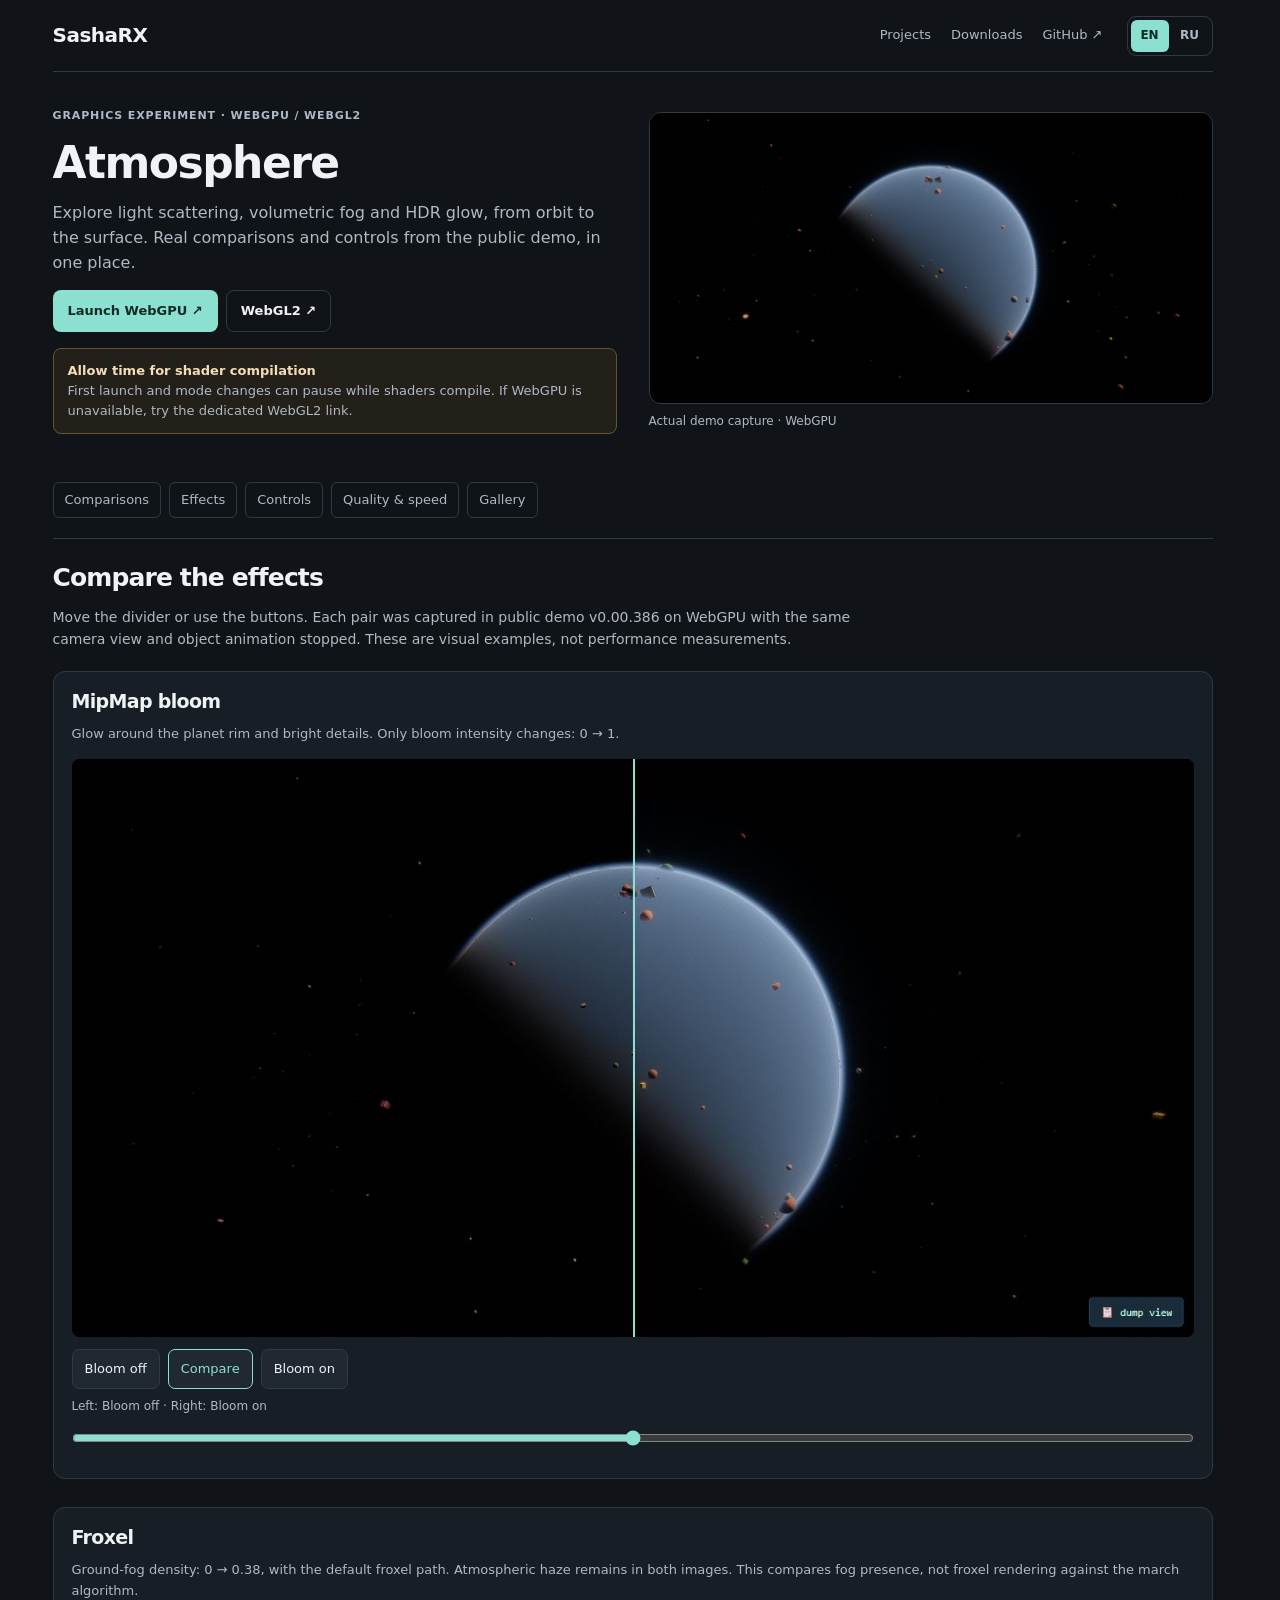
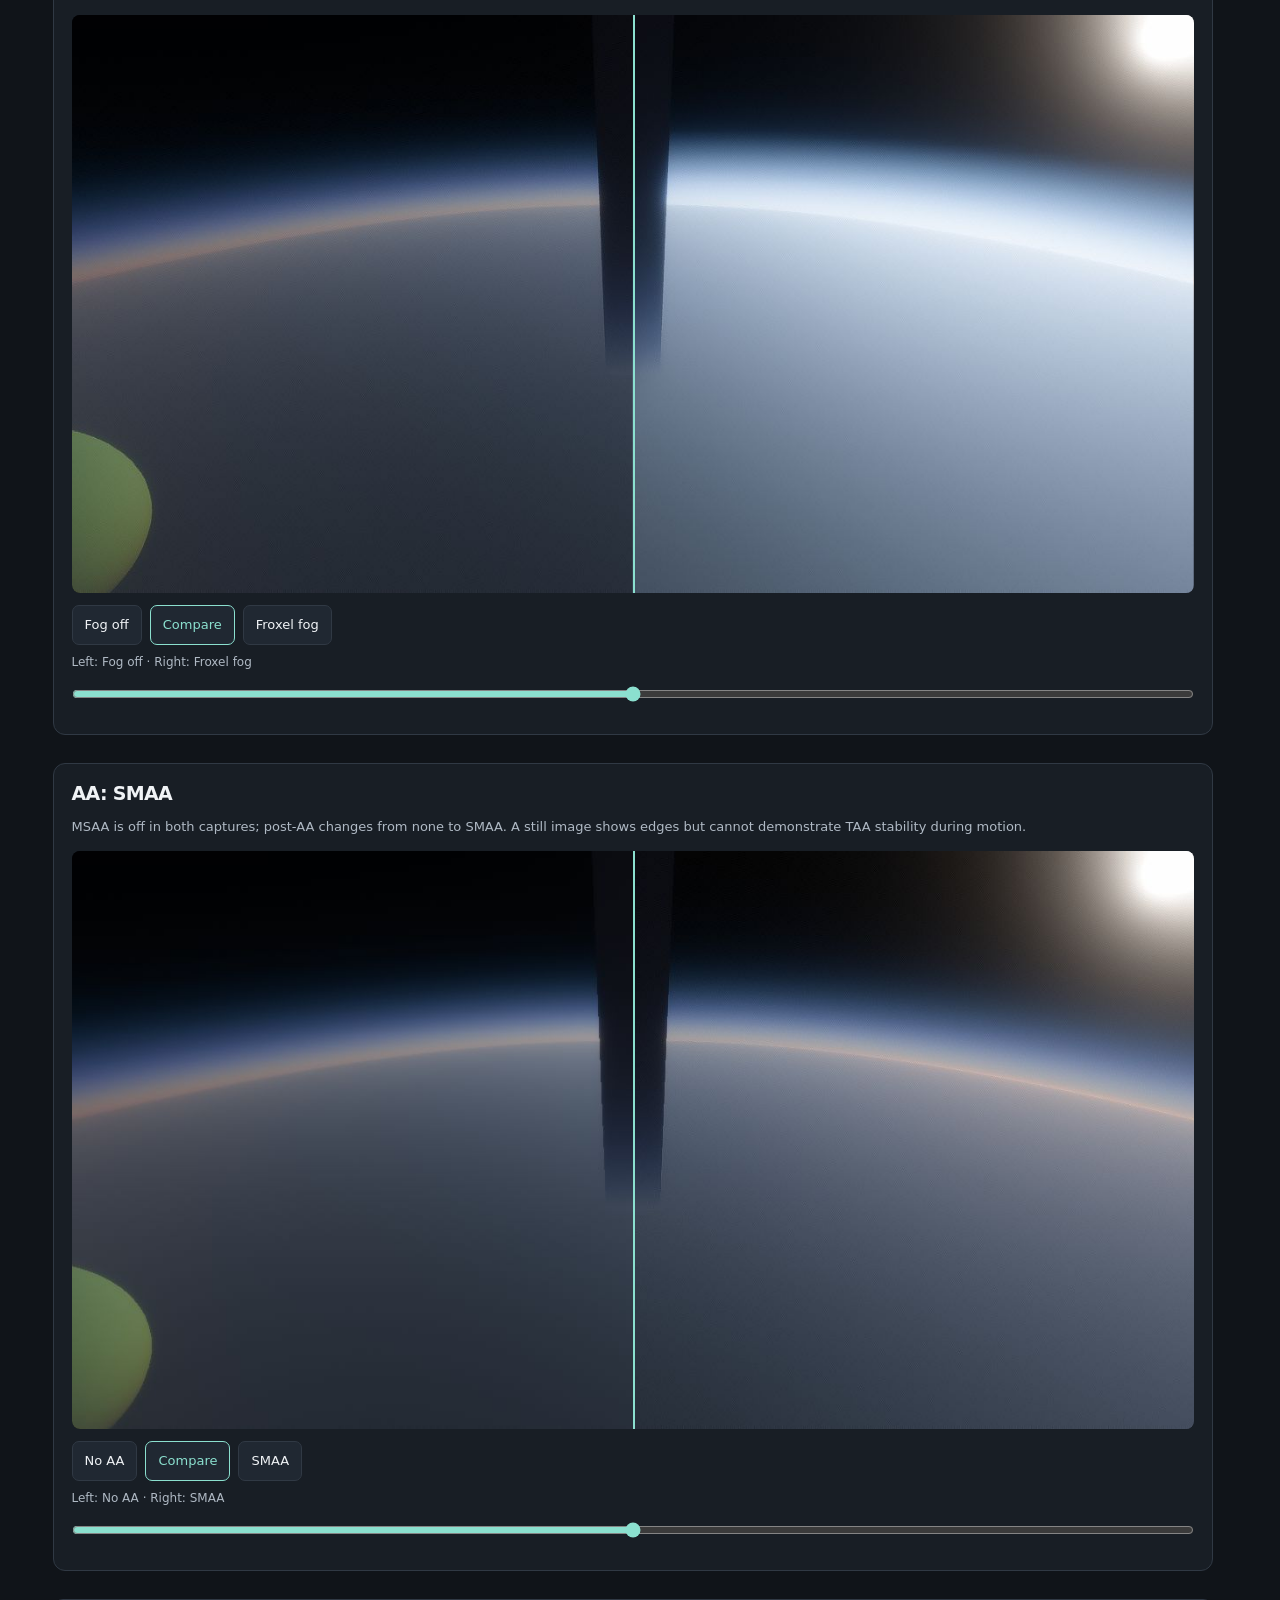
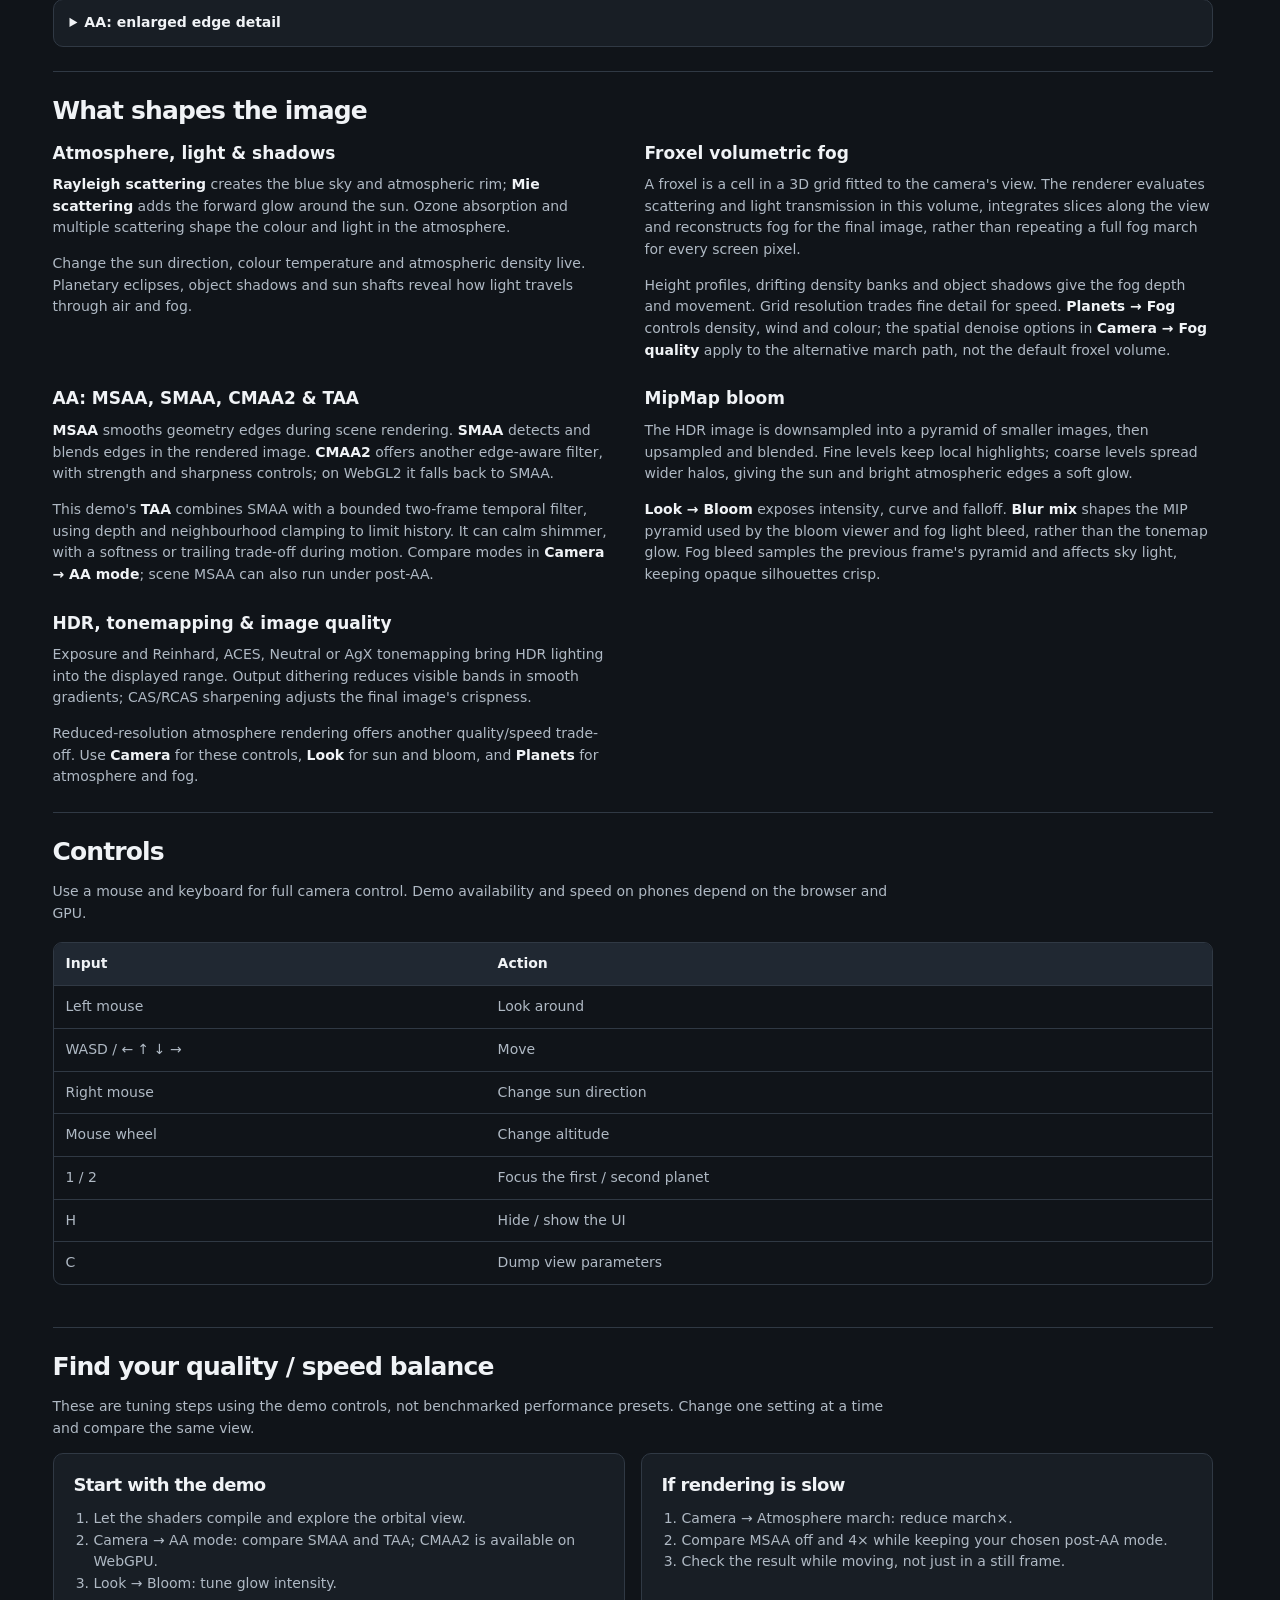
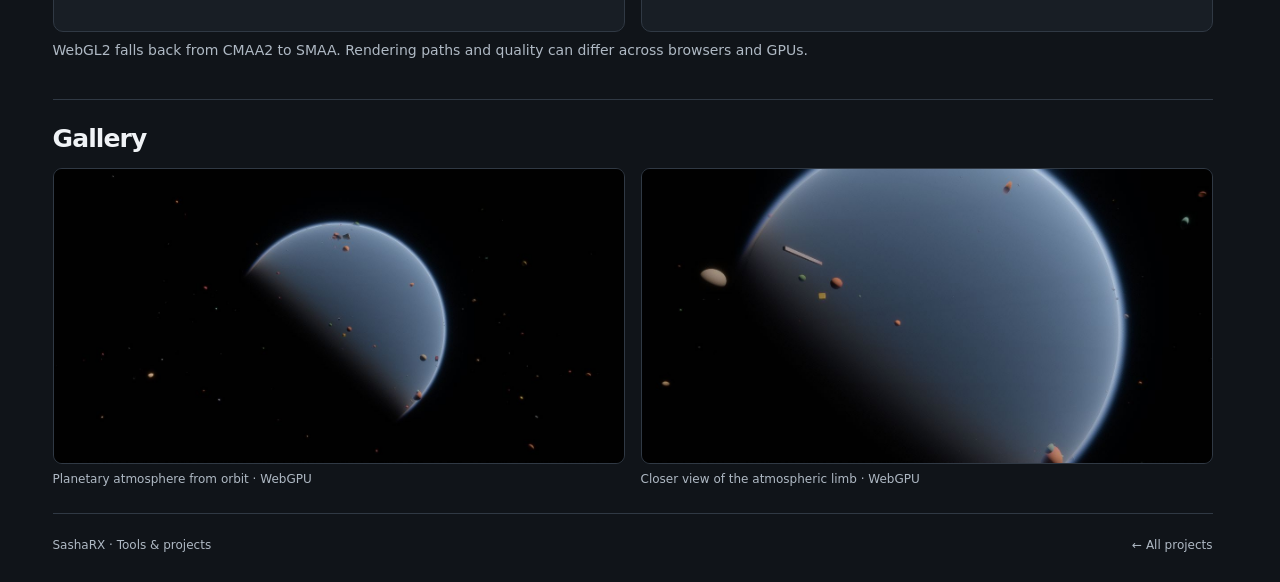
==== atmosphere-guide/index.html @ ac107c8a "Add bilingual Atmosphere comparisons and release downloads" ====
<!doctype html>
<html lang="en"><head><meta charset="utf-8"><meta name="viewport" content="width=device-width,initial-scale=1">
<title>Atmosphere — effects &amp; controls · SashaRX</title><meta name="description" content="An interactive planetary atmosphere: AA, Froxel and MipMap bloom comparisons, controls and WebGPU/WebGL2 quality settings.">
<link rel="canonical" href="https://sasharx.github.io/atmosphere-guide/">
<link rel="alternate" hreflang="en" href="https://sasharx.github.io/atmosphere-guide/"><link rel="alternate" hreflang="ru" href="https://sasharx.github.io/ru/atmosphere-guide/"><link rel="alternate" hreflang="x-default" href="https://sasharx.github.io/atmosphere-guide/">
<meta property="og:title" content="Atmosphere — effects &amp; controls · SashaRX"><meta property="og:description" content="An interactive planetary atmosphere: AA, Froxel and MipMap bloom comparisons, controls and WebGPU/WebGL2 quality settings."><meta property="og:type" content="website"><meta property="og:url" content="https://sasharx.github.io/atmosphere-guide/"><meta property="og:locale" content="en_US"><meta property="og:image" content="https://sasharx.github.io/assets/atmosphere/orbit.jpg">
<link rel="stylesheet" href="/assets/site.css?v=20261013"><link rel="stylesheet" href="/assets/project-pages.css?v=20261013-guides">
<script>
(()=>{const key='sasharx.siteLanguage';const locale='en';const routes={en:'/atmosphere-guide/',ru:'/ru/atmosphere-guide/'};
try{localStorage.setItem(key,locale)}catch{}
document.addEventListener('DOMContentLoaded',()=>{const links=[...document.querySelectorAll('a[data-language]')];const update=()=>links.forEach(link=>link.href=routes[link.dataset.language]+location.search+location.hash);update();addEventListener('hashchange',update);links.forEach(link=>link.addEventListener('click',()=>{try{localStorage.setItem(key,link.dataset.language)}catch{}}));});})();
</script><link rel="stylesheet" href="/assets/gallery.css"><script src="/assets/gallery.js" defer></script><script src="/assets/comparisons.js?v=20261013-guides" defer></script></head><body>
<a class="skip-link" href="#main">Skip to content</a>
<div class="wrap"><header class="site-header"><a class="brand" href="/">SashaRX</a><div class="header-actions"><nav class="site-nav" aria-label="Main navigation"><a href="/#projects">Projects</a><a href="/downloads/">Downloads</a><a href="https://github.com/SashaRX">GitHub ↗</a></nav><nav class="language-switch" aria-label="Site language"><a href="/atmosphere-guide/" hreflang="en" lang="en" data-language="en" aria-current="true">EN</a><a href="/ru/atmosphere-guide/" hreflang="ru" lang="ru" data-language="ru">RU</a></nav></div></header>
<main id="main"><section class="project-hero" aria-labelledby="page-title"><div><p class="eyebrow">GRAPHICS EXPERIMENT · WEBGPU / WEBGL2</p><h1 id="page-title">Atmosphere</h1><p>Explore light scattering, volumetric fog and HDR glow, from orbit to the surface. Real comparisons and controls from the public demo, in one place.</p><div class="demo-actions"><a class="button" href="https://sasharx.github.io/Atmosphere/" target="_blank" rel="noopener">Launch WebGPU ↗</a><a class="button button-secondary" href="https://sasharx.github.io/Atmosphere/?webgl2" target="_blank" rel="noopener">WebGL2 ↗</a></div><p class="shader-note"><strong>Allow time for shader compilation</strong>First launch and mode changes can pause while shaders compile. If WebGPU is unavailable, try the dedicated WebGL2 link.</p></div><figure class="hero-image"><img src="/assets/atmosphere/orbit.jpg" width="1280" height="660" decoding="async" alt="A planet with a blue atmospheric rim"><figcaption>Actual demo capture · WebGPU</figcaption></figure></section>
<nav class="section-nav" aria-label="Page sections"><a href="#comparisons">Comparisons</a><a href="#effects">Effects</a><a href="#controls">Controls</a><a href="#quality">Quality & speed</a><a href="#screenshots">Gallery</a></nav>
<section class="project-section" id="comparisons"><h2>Compare the effects</h2><p>Move the divider or use the buttons. Each pair was captured in public demo v0.00.386 on WebGPU with the same camera view and object animation stopped. These are visual examples, not performance measurements.</p>
<article class="comparison" id="compare-bloom"><h3>MipMap bloom</h3><p>Glow around the planet rim and bright details. Only bloom intensity changes: 0 → 1.</p>
<div class="comparison-stage"><figure class="comparison-before"><img src="/assets/atmosphere/bloom-off.jpg" width="1280" height="660" loading="lazy" decoding="async" alt="Bloom off"><figcaption>Bloom off</figcaption></figure><figure class="comparison-after"><img src="/assets/atmosphere/bloom-on.jpg" width="1280" height="660" loading="lazy" decoding="async" alt="Bloom on"><figcaption>Bloom on</figcaption></figure></div>
<div class="comparison-controls" hidden><div class="comparison-buttons" role="group" aria-label="MipMap bloom"><button type="button" data-split="100" aria-pressed="false">Bloom off</button><button type="button" data-split="50" aria-pressed="true">Compare</button><button type="button" data-split="0" aria-pressed="false">Bloom on</button></div><label for="split-bloom">Left: Bloom off · Right: Bloom on<input id="split-bloom" type="range" min="0" max="100" value="50" aria-label="Comparison divider: MipMap bloom" data-before="Bloom off" data-after="Bloom on"></label></div></article><article class="comparison" id="compare-fog"><h3>Froxel</h3><p>Ground-fog density: 0 → 0.38, with the default froxel path. Atmospheric haze remains in both images. This compares fog presence, not froxel rendering against the march algorithm.</p>
<div class="comparison-stage"><figure class="comparison-before"><img src="/assets/atmosphere/fog-off.jpg" width="1280" height="660" loading="lazy" decoding="async" alt="Fog off"><figcaption>Fog off</figcaption></figure><figure class="comparison-after"><img src="/assets/atmosphere/fog-on.jpg" width="1280" height="660" loading="lazy" decoding="async" alt="Froxel fog"><figcaption>Froxel fog</figcaption></figure></div>
<div class="comparison-controls" hidden><div class="comparison-buttons" role="group" aria-label="Froxel"><button type="button" data-split="100" aria-pressed="false">Fog off</button><button type="button" data-split="50" aria-pressed="true">Compare</button><button type="button" data-split="0" aria-pressed="false">Froxel fog</button></div><label for="split-fog">Left: Fog off · Right: Froxel fog<input id="split-fog" type="range" min="0" max="100" value="50" aria-label="Comparison divider: Froxel" data-before="Fog off" data-after="Froxel fog"></label></div></article><article class="comparison" id="compare-aa"><h3>AA: SMAA</h3><p>MSAA is off in both captures; post-AA changes from none to SMAA. A still image shows edges but cannot demonstrate TAA stability during motion.</p>
<div class="comparison-stage"><figure class="comparison-before"><img src="/assets/atmosphere/aa-off.jpg" width="1280" height="660" loading="lazy" decoding="async" alt="No AA"><figcaption>No AA</figcaption></figure><figure class="comparison-after"><img src="/assets/atmosphere/aa-smaa.jpg" width="1280" height="660" loading="lazy" decoding="async" alt="SMAA"><figcaption>SMAA</figcaption></figure></div>
<div class="comparison-controls" hidden><div class="comparison-buttons" role="group" aria-label="AA: SMAA"><button type="button" data-split="100" aria-pressed="false">No AA</button><button type="button" data-split="50" aria-pressed="true">Compare</button><button type="button" data-split="0" aria-pressed="false">SMAA</button></div><label for="split-aa">Left: No AA · Right: SMAA<input id="split-aa" type="range" min="0" max="100" value="50" aria-label="Comparison divider: AA: SMAA" data-before="No AA" data-after="SMAA"></label></div></article><details class="capture-note"><summary>AA: enlarged edge detail</summary><div class="aa-detail"><figure><img src="/assets/atmosphere/aa-off-detail.jpg" width="110" height="240" loading="lazy" alt="An object edge without AA"><figcaption>No AA · edge detail</figcaption></figure><figure><img src="/assets/atmosphere/aa-smaa-detail.jpg" width="110" height="240" loading="lazy" alt="The same edge with SMAA"><figcaption>SMAA · edge detail</figcaption></figure></div></details></section>
<section class="project-section" id="effects"><h2>What shapes the image</h2><dl class="effect-list">
              <div>
                <dt>Atmosphere, light &amp; shadows</dt>
                <dd><p><strong>Rayleigh scattering</strong> creates the blue sky and atmospheric rim; <strong>Mie scattering</strong> adds the forward glow around the sun. Ozone absorption and multiple scattering shape the colour and light in the atmosphere.</p><p>Change the sun direction, colour temperature and atmospheric density live. Planetary eclipses, object shadows and sun shafts reveal how light travels through air and fog.</p></dd>
              </div>
              <div>
                <dt>Froxel volumetric fog</dt>
                <dd><p>A froxel is a cell in a 3D grid fitted to the camera's view. The renderer evaluates scattering and light transmission in this volume, integrates slices along the view and reconstructs fog for the final image, rather than repeating a full fog march for every screen pixel.</p><p>Height profiles, drifting density banks and object shadows give the fog depth and movement. Grid resolution trades fine detail for speed. <strong>Planets → Fog</strong> controls density, wind and colour; the spatial denoise options in <strong>Camera → Fog quality</strong> apply to the alternative march path, not the default froxel volume.</p></dd>
              </div>
              <div>
                <dt>AA: MSAA, SMAA, CMAA2 &amp; TAA</dt>
                <dd><p><strong>MSAA</strong> smooths geometry edges during scene rendering. <strong>SMAA</strong> detects and blends edges in the rendered image. <strong>CMAA2</strong> offers another edge-aware filter, with strength and sharpness controls; on WebGL2 it falls back to SMAA.</p><p>This demo's <strong>TAA</strong> combines SMAA with a bounded two-frame temporal filter, using depth and neighbourhood clamping to limit history. It can calm shimmer, with a softness or trailing trade-off during motion. Compare modes in <strong>Camera → AA mode</strong>; scene MSAA can also run under post-AA.</p></dd>
              </div>
              <div>
                <dt>MipMap bloom</dt>
                <dd><p>The HDR image is downsampled into a pyramid of smaller images, then upsampled and blended. Fine levels keep local highlights; coarse levels spread wider halos, giving the sun and bright atmospheric edges a soft glow.</p><p><strong>Look → Bloom</strong> exposes intensity, curve and falloff. <strong>Blur mix</strong> shapes the MIP pyramid used by the bloom viewer and fog light bleed, rather than the tonemap glow. Fog bleed samples the previous frame's pyramid and affects sky light, keeping opaque silhouettes crisp.</p></dd>
              </div>
              <div>
                <dt>HDR, tonemapping &amp; image quality</dt>
                <dd><p>Exposure and Reinhard, ACES, Neutral or AgX tonemapping bring HDR lighting into the displayed range. Output dithering reduces visible bands in smooth gradients; CAS/RCAS sharpening adjusts the final image's crispness.</p><p>Reduced-resolution atmosphere rendering offers another quality/speed trade-off. Use <strong>Camera</strong> for these controls, <strong>Look</strong> for sun and bloom, and <strong>Planets</strong> for atmosphere and fog.</p></dd>
              </div>
              </dl></section>
<section class="project-section" id="controls"><h2>Controls</h2><p>Use a mouse and keyboard for full camera control. Demo availability and speed on phones depend on the browser and GPU.</p><div class="table-wrap" tabindex="0"><table><thead><tr><th>Input</th><th>Action</th></tr></thead><tbody>
<tr><td>Left mouse</td><td>Look around</td></tr><tr><td>WASD / ← ↑ ↓ →</td><td>Move</td></tr><tr><td>Right mouse</td><td>Change sun direction</td></tr><tr><td>Mouse wheel</td><td>Change altitude</td></tr><tr><td>1 / 2</td><td>Focus the first / second planet</td></tr><tr><td>H</td><td>Hide / show the UI</td></tr><tr><td>C</td><td>Dump view parameters</td></tr></tbody></table></div></section><section class="project-section" id="quality"><h2>Find your quality / speed balance</h2><p>These are tuning steps using the demo controls, not benchmarked performance presets. Change one setting at a time and compare the same view.</p><div class="info-grid">
<article class="info-card"><h3>Start with the demo</h3><ol><li>Let the shaders compile and explore the orbital view.</li><li>Camera → AA mode: compare SMAA and TAA; CMAA2 is available on WebGPU.</li><li>Look → Bloom: tune glow intensity.</li></ol></article>
<article class="info-card"><h3>If rendering is slow</h3><ol><li>Camera → Atmosphere march: reduce march×.</li><li>Compare MSAA off and 4× while keeping your chosen post-AA mode.</li><li>Check the result while moving, not just in a still frame.</li></ol></article></div><p class="capture-meta">WebGL2 falls back from CMAA2 to SMAA. Rendering paths and quality can differ across browsers and GPUs.</p></section>
<section class="project-section" id="screenshots"><h2>Gallery</h2><div class="atmosphere-gallery" aria-label="Atmosphere screenshots captured in WebGPU">
                <figure>
                  <a href="/assets/atmosphere/orbit.jpg" aria-label="View the orbital screenshot in the gallery">
                    <img src="/assets/atmosphere/orbit.jpg" alt="A blue atmospheric rim around the lit side of a planet against space" width="1280" height="660" loading="lazy" decoding="async">
                  </a>
                  <figcaption>Planetary atmosphere from orbit · WebGPU</figcaption>
                </figure>
                <figure>
                  <a href="/assets/atmosphere/limb.jpg" aria-label="View the atmospheric limb screenshot in the gallery">
                    <img src="/assets/atmosphere/limb.jpg" alt="A closer view of the glowing blue atmospheric limb and the transition into the planet's shadow" width="1280" height="660" loading="lazy" decoding="async">
                  </a>
                  <figcaption>Closer view of the atmospheric limb · WebGPU</figcaption>
                </figure>
              </div></section></main><footer class="site-footer"><span>SashaRX · Tools &amp; projects</span><a href="/">← All projects</a></footer></div></body></html>
---- assets/site.css ----
:root {
  color-scheme: dark;
  --bg: #101419;
  --panel: #181e25;
  --card: var(--panel);
  --line: #303944;
  --text: #f0f3f6;
  --ink: var(--text);
  --muted: #afb9c4;
  --accent: #8be0cf;
  --surface: #202832;
}
* { box-sizing: border-box; }
html { scroll-behavior: smooth; scroll-padding-top: 88px; scrollbar-gutter: stable; }
body { margin: 0; background: var(--bg); color: var(--text); font: 16px/1.55 system-ui, -apple-system, "Segoe UI", sans-serif; }
a { color: var(--accent); text-underline-offset: 3px; }
a:hover { color: #c0f3e9; }
:where(a, button, input, select, textarea, summary):focus-visible { outline: 2px solid var(--accent); outline-offset: 4px; }
button, input, select, textarea { font: inherit; }
button, summary { cursor: pointer; }
button, .button { touch-action: manipulation; }
img { max-width: 100%; height: auto; }
p, li, h1, h2, h3 { overflow-wrap: anywhere; }
h1, h2, h3 { color: var(--text); line-height: 1.2; letter-spacing: -.035em; }
h1 { font-size: clamp(30px, 4vw, 44px); margin: 0 0 14px; }
h2 { font-size: 25px; margin: 0 0 14px; }
h3 { font-size: 23px; margin: 0 0 12px; }
p { margin: 0 0 14px; }
code { font: .9em/1.5 Consolas, "Courier New", monospace; overflow-wrap: anywhere; }
pre { max-width: 100%; overflow-x: auto; }
pre code { overflow-wrap: normal; }
.wrap { width: min(1160px, calc(100% - 64px)); margin: auto; }
.site-header { display: flex; justify-content: space-between; align-items: center; gap: 20px; min-height: 72px; padding: 12px 0; border-bottom: 1px solid var(--line); }
.brand { color: var(--text); font-size: 20px; font-weight: 750; text-decoration: none; letter-spacing: -.025em; }
.header-actions { display: flex; align-items: center; gap: 24px; min-width: 0; }
.site-nav { display: flex; align-items: center; gap: 20px; }
.site-nav a, .back { color: var(--muted); font-size: 13px; text-decoration: none; }
.site-nav a:hover, .back:hover { color: var(--text); }
.language-switch { display: flex; align-items: center; gap: 2px; width: max-content; padding: 3px; border: 1px solid var(--line); border-radius: 9px; }
.language-switch a { display: grid; place-items: center; min-width: 38px; min-height: 32px; padding: 4px 8px; border-radius: 6px; color: var(--muted); font-size: 12px; font-weight: 650; line-height: 1.4; text-decoration: none; }
.language-switch a:hover { background: var(--surface); color: var(--text); }
.language-switch a[aria-current=true] { background: var(--accent); color: #112a24; }
.eyebrow, .badge { color: var(--accent); font-size: 11px; font-weight: 650; letter-spacing: .08em; line-height: 1.5; text-transform: uppercase; }
.eyebrow { margin: 0 0 12px; }
.button { display: inline-flex; justify-content: center; align-items: center; min-height: 42px; padding: 10px 14px; border: 1px solid transparent; border-radius: 8px; background: var(--accent); color: #112a24; font-size: 13px; font-weight: 650; line-height: 1.4; text-align: center; text-decoration: none; }
.button:hover { background: #aff0e1; color: #112a24; }
.button-secondary, .button.secondary { border-color: var(--line); background: transparent; color: var(--text); }
.button-secondary:hover, .button.secondary:hover { background: var(--surface); color: var(--text); }
.demo-actions, .actions, .hero-actions { display: flex; flex-wrap: wrap; align-items: center; gap: 8px; }
.notice, .shader-note { border: 1px solid #655338; border-radius: 8px; background: #231f19; color: #dfcaa8; padding: 12px 14px; font-size: 13px; }
.notice p { margin: 0; color: inherit; }
.notice strong, .shader-note strong { color: #f3deb8; }
.page-contents, .command-examples, .capture-note { border: 1px solid var(--line); border-radius: 10px; background: var(--panel); }
.page-contents > summary, .command-examples > summary, .capture-note > summary { padding: 12px 16px; color: var(--text); font-size: 14px; font-weight: 550; }
.page-contents[open] > summary, .command-examples[open] > summary, .capture-note[open] > summary { border-bottom: 1px solid var(--line); }
.page-contents nav { display: flex; flex-wrap: wrap; gap: 8px; padding: 12px; }
.page-contents nav a { padding: 8px 10px; border-radius: 6px; color: var(--muted); font-size: 13px; text-decoration: none; }
.page-contents nav a:hover { color: var(--text); background: var(--surface); }
.table-wrap { max-width: 100%; overflow-x: auto; overscroll-behavior-x: contain; border: 1px solid var(--line); border-radius: 9px; margin: 18px 0; }
table { width: 100%; border-collapse: collapse; font-size: 14px; }
th, td { padding: 10px 12px; text-align: left; vertical-align: top; border-bottom: 1px solid var(--line); }
th { color: var(--text); background: var(--surface); font-weight: 600; }
td { color: var(--muted); }
tr:last-child td { border-bottom: 0; }
.site-footer { display: flex; justify-content: space-between; flex-wrap: wrap; gap: 12px; border-top: 1px solid var(--line); padding: 22px 0 28px; color: var(--muted); font-size: 12px; }
.site-footer a { color: var(--muted); text-decoration: none; }
.skip-link { position: fixed; z-index: 50; top: 8px; left: 12px; transform: translateY(-150%); background: var(--accent); color: #112a24; border-radius: 6px; padding: 10px 14px; text-decoration: none; }
.skip-link:focus { transform: none; }
@media (max-width: 700px) {
  .wrap { width: calc(100% - 32px); }
  .site-header { min-height: 64px; gap: 12px; flex-wrap: wrap; }
  .header-actions { gap: 12px; }
  .language-switch a { min-height: 38px; }
  .site-nav { gap: 12px; }
  .site-nav a, .back { display: inline-flex; align-items: center; min-height: 44px; }
  .button { min-height: 44px; }
  .page-contents nav { display: grid; grid-template-columns: repeat(2, minmax(0, 1fr)); gap: 4px; }
  .page-contents nav a { min-height: 44px; display: flex; align-items: center; }
  input, select, textarea { font-size: 16px; }
  h2 { font-size: 23px; }
  th, td { padding: 10px; }
}
@media (max-width: 420px) {
  .site-header { display: grid; grid-template-columns: 1fr auto; gap: 0 12px; padding: 8px 0; }
  .site-header .header-actions { display: contents; }
  .site-header .brand { grid-column: 1; grid-row: 1; }
  .site-header .language-switch { grid-column: 2; grid-row: 1; }
  .site-nav, .back { grid-column: 1 / -1; grid-row: 2; }
  .site-nav { gap: 16px; }
  .brand { font-size: 18px; }
}
@media (prefers-reduced-motion: reduce) { html { scroll-behavior: auto; } }
@media print {
  :root { color-scheme: light; }
  body { background: #fff; color: #172029; }
  .wrap { width: 100%; }
  .language-switch, .skip-link { display: none !important; }
  h1, h2, h3, p, li, td, code, strong, a { color: #172029; }
  .table-wrap { overflow: visible; border-color: #aeb9c2; }
  th { background: #edf2f5; color: #172029; }
  th, td { border-color: #aeb9c2; }
}
---- assets/project-pages.css ----
.project-hero { display: grid; grid-template-columns: 1fr 1fr; align-items: center; gap: 32px; padding: 36px 0; }
.project-hero h1 { margin-bottom: 12px; }
.project-hero p { color: var(--muted); }
.hero-image { margin: 0; min-width: 0; }
.hero-image img { display: block; width: 100%; border: 1px solid var(--line); border-radius: 12px; }
.hero-image figcaption, .capture-meta { color: var(--muted); font-size: 12px; margin-top: 8px; }
.project-hero .shader-note { margin: 16px 0 0; }
.project-hero .shader-note strong { display: block; }
.section-nav { display: flex; flex-wrap: wrap; gap: 8px; padding: 12px 0 20px; }
.section-nav a { padding: 7px 11px; border: 1px solid var(--line); border-radius: 6px; color: var(--muted); font-size: 13px; text-decoration: none; }
.section-nav a:hover { background: var(--surface); color: var(--text); }
.project-section { padding: 24px 0; border-top: 1px solid var(--line); }
.project-section > p { max-width: 850px; color: var(--muted); font-size: 14px; }
.info-grid, .workflow-grid { display: grid; grid-template-columns: repeat(2, minmax(0, 1fr)); gap: 16px; }
.info-card, .workflow-card { min-width: 0; padding: 20px; border: 1px solid var(--line); border-radius: 10px; background: var(--panel); }
.info-card h3, .workflow-card h3 { font-size: 18px; }
.info-card p, .info-card li, .workflow-card p, .workflow-card li { color: var(--muted); font-size: 14px; }
.info-card p:last-child, .workflow-card p:last-child { margin-bottom: 0; }
.info-card ol, .workflow-card ol { margin: 12px 0 16px; padding-left: 20px; }
.effect-list { display: grid; grid-template-columns: repeat(2, minmax(0, 1fr)); gap: 24px; margin: 0; }
.effect-list > div { min-width: 0; }
.effect-list dt { margin-bottom: 8px; font-size: 17px; font-weight: 650; }
.effect-list dd { margin: 0; color: var(--muted); font-size: 14px; }
.effect-list dd strong { color: var(--text); }
.effect-list p:last-child { margin-bottom: 0; }
.comparison { margin: 20px 0 28px; padding: 18px; border: 1px solid var(--line); border-radius: 12px; background: var(--panel); }
.comparison h3 { font-size: 19px; }
.comparison > p { color: var(--muted); font-size: 13px; }
.comparison-stage { min-width: 0; display: grid; grid-template-columns: 1fr 1fr; gap: 12px; }
.comparison-stage figure { min-width: 0; margin: 0; }
.comparison-stage img { display: block; width: 100%; height: auto; }
.comparison-stage figcaption { padding: 8px 0; color: var(--muted); font-size: 12px; }
.comparison.is-interactive .comparison-stage { position: relative; display: block; aspect-ratio: 1280 / 660; overflow: hidden; border-radius: 8px; background: #05080c; }
.is-interactive .comparison-stage figure { position: absolute; inset: 0; }
.is-interactive .comparison-stage img { height: 100%; object-fit: contain; }
.is-interactive .comparison-stage figcaption { display: none; }
.is-interactive .comparison-after { clip-path: inset(0 0 0 50%); }
.is-interactive .comparison-stage::after { position: absolute; top: 0; bottom: 0; left: var(--split, 50%); width: 2px; background: var(--accent); content: ''; pointer-events: none; }
.comparison-controls { padding-top: 12px; }
.comparison-controls[hidden] { display: none; }
.comparison-buttons { display: flex; flex-wrap: wrap; gap: 8px; }
.comparison-buttons button { min-height: 40px; padding: 8px 12px; border: 1px solid var(--line); border-radius: 7px; color: var(--text); background: var(--surface); font-size: 13px; }
.comparison-buttons button[aria-pressed=true] { border-color: var(--accent); color: var(--accent); }
.comparison-controls label { display: block; margin-top: 8px; color: var(--muted); font-size: 12px; }
.comparison-controls input { display: block; width: 100%; min-height: 44px; margin: 0; accent-color: var(--accent); }
.comparison-note { margin: 4px 0 0; }
.aa-detail { display: flex; flex-wrap: wrap; gap: 20px; margin: 12px 0; }
.aa-detail figure { margin: 0; }
.aa-detail img { display: block; width: 220px; max-width: 100%; image-rendering: pixelated; border-radius: 5px; }
.aa-detail figcaption { margin-top: 6px; color: var(--muted); font-size: 12px; }
.atmosphere-gallery { display: grid; grid-template-columns: 1fr 1fr; gap: 16px; }
.atmosphere-gallery figure { margin: 0; min-width: 0; }
.atmosphere-gallery a { display: block; overflow: hidden; border: 1px solid var(--line); border-radius: 9px; }
.atmosphere-gallery img { display: block; width: 100%; }
.atmosphere-gallery figcaption { margin-top: 6px; color: var(--muted); font-size: 12px; }
.download-hero { padding: 32px 0 20px; }
.download-hero .lead { max-width: 740px; color: var(--muted); font-size: 17px; }
.download-picker { max-width: 760px; padding: 22px; border: 1px solid var(--line); border-radius: 12px; background: var(--panel); }
.picker-fields { display: grid; grid-template-columns: 1fr 1fr; gap: 16px; margin-bottom: 16px; }
.picker-fields label { display: block; margin-bottom: 6px; font-size: 13px; }
.picker-fields select { width: 100%; min-height: 44px; padding: 8px 10px; border: 1px solid var(--line); border-radius: 7px; background: var(--surface); color: var(--text); }
.package-name { display: block; margin: 14px 0 8px; overflow-wrap: anywhere; font-size: 12px; color: var(--muted); }
.package-status { margin: 0; font-size: 13px; color: var(--muted); }
.download-picker .notice { margin-top: 16px; }
.download-picker .notice p { margin: 0; }
.all-builds { margin-top: 18px; }
.all-builds > summary { min-height: 44px; padding: 10px 0; font-size: 14px; color: var(--accent); }
.download-links { display: flex; flex-wrap: wrap; gap: 12px; margin-top: 16px; font-size: 13px; }
.release-note { margin-top: 18px; color: var(--muted); font-size: 14px; }
.recipe-nav { display: flex; flex-wrap: wrap; gap: 8px; margin-top: 14px; }
.recipe-nav a { font-size: 13px; }
@media (max-width: 700px) {
  .project-hero, .info-grid, .effect-list, .workflow-grid { grid-template-columns: 1fr; }
  .project-hero { gap: 20px; padding: 24px 0; }
  .project-hero .demo-actions .button { flex-grow: 1; }
  .section-nav a, .comparison-buttons button { min-height: 44px; }
  .project-section { padding: 20px 0; }
  .comparison, .info-card, .workflow-card, .download-picker { padding: 16px; }
  .picker-fields { grid-template-columns: 1fr; gap: 12px; }
  .download-picker .button { width: 100%; }
  .aa-detail { flex-wrap: nowrap; gap: 12px; }
  .aa-detail figure { flex: 1; min-width: 0; }
  .aa-detail img { width: 100%; }
}
@media (max-width: 380px) { .atmosphere-gallery { grid-template-columns: 1fr; } }
---- assets/gallery.css ----
html { scrollbar-gutter: stable; }
html.gallery-open { overflow: hidden; }
.atmosphere-gallery a { cursor: zoom-in; }
.gallery-viewer {
  width: min(1400px, calc(100% - 32px));
  height: min(900px, calc(100vh - 32px));
  height: min(900px, calc(100dvh - 32px));
  max-width: none;
  max-height: none;
  margin: auto;
  padding: 16px;
  border: 1px solid var(--line);
  border-radius: 14px;
  background: #10151b;
  color: var(--text);
  box-shadow: 0 20px 80px #0008;
}
.gallery-viewer[open] { display: grid; grid-template-rows: auto minmax(0, 1fr) auto; gap: 12px; }
.gallery-viewer::backdrop { background: #05090ee6; backdrop-filter: blur(6px); }
.gallery-toolbar { display: flex; align-items: center; justify-content: space-between; gap: 16px; }
.gallery-counter { color: var(--muted); font-size: 14px; }
.gallery-viewer button {
  display: grid;
  place-items: center;
  flex-shrink: 0;
  width: 48px;
  height: 48px;
  border: 1px solid #536270;
  border-radius: 50%;
  background: #182029ee;
  color: #eef4f9;
  font: 30px/1 "Segoe UI", Arial, sans-serif;
  cursor: pointer;
}
.gallery-viewer button:hover { background: #2e3c48; }
.gallery-viewer button[hidden] { display: none; }
.gallery-viewer button:focus-visible { outline: 3px solid var(--accent); outline-offset: 3px; }
.gallery-stage { position: relative; display: grid; place-items: center; min-height: 0; touch-action: pan-y; }
.gallery-stage img { display: block; width: 100%; height: 100%; min-height: 0; object-fit: contain; user-select: none; }
.gallery-prev, .gallery-next { position: absolute; top: 50%; transform: translateY(-50%); }
.gallery-prev { left: 8px; }
.gallery-next { right: 8px; }
.gallery-footer { text-align: center; }
.gallery-caption { margin: 0; font-size: 15px; }
.gallery-hint { margin: 4px 0 0; color: var(--muted); font-size: 12px; }
.gallery-title { position: absolute; width: 1px; height: 1px; padding: 0; overflow: hidden; clip-path: inset(50%); white-space: nowrap; }
@media (max-width: 600px) {
  .gallery-viewer { width: calc(100% - 16px); height: calc(100vh - 16px); height: calc(100dvh - 16px); padding: 10px; gap: 10px; border-radius: 10px; }
  .gallery-viewer button { width: 44px; height: 44px; }
  .gallery-prev { left: 2px; }
  .gallery-next { right: 2px; }
  .gallery-caption { font-size: 14px; }
}
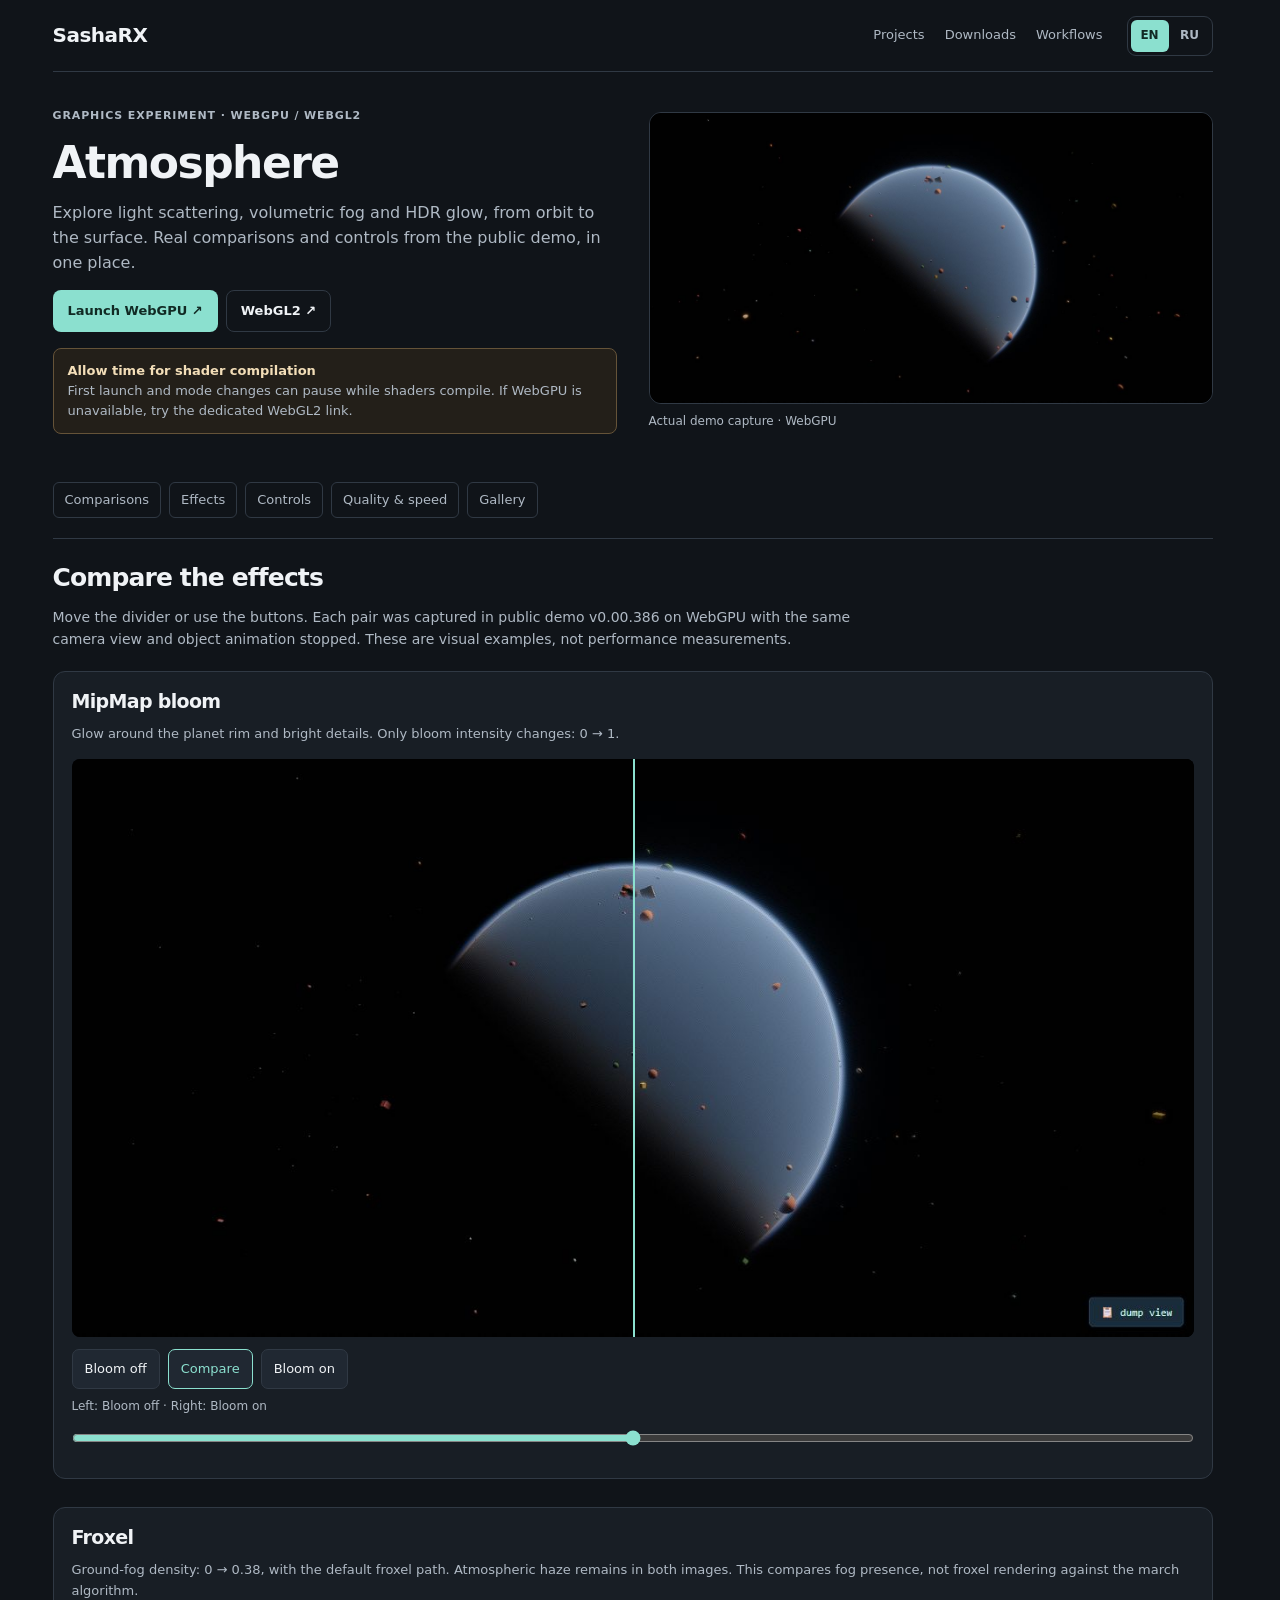
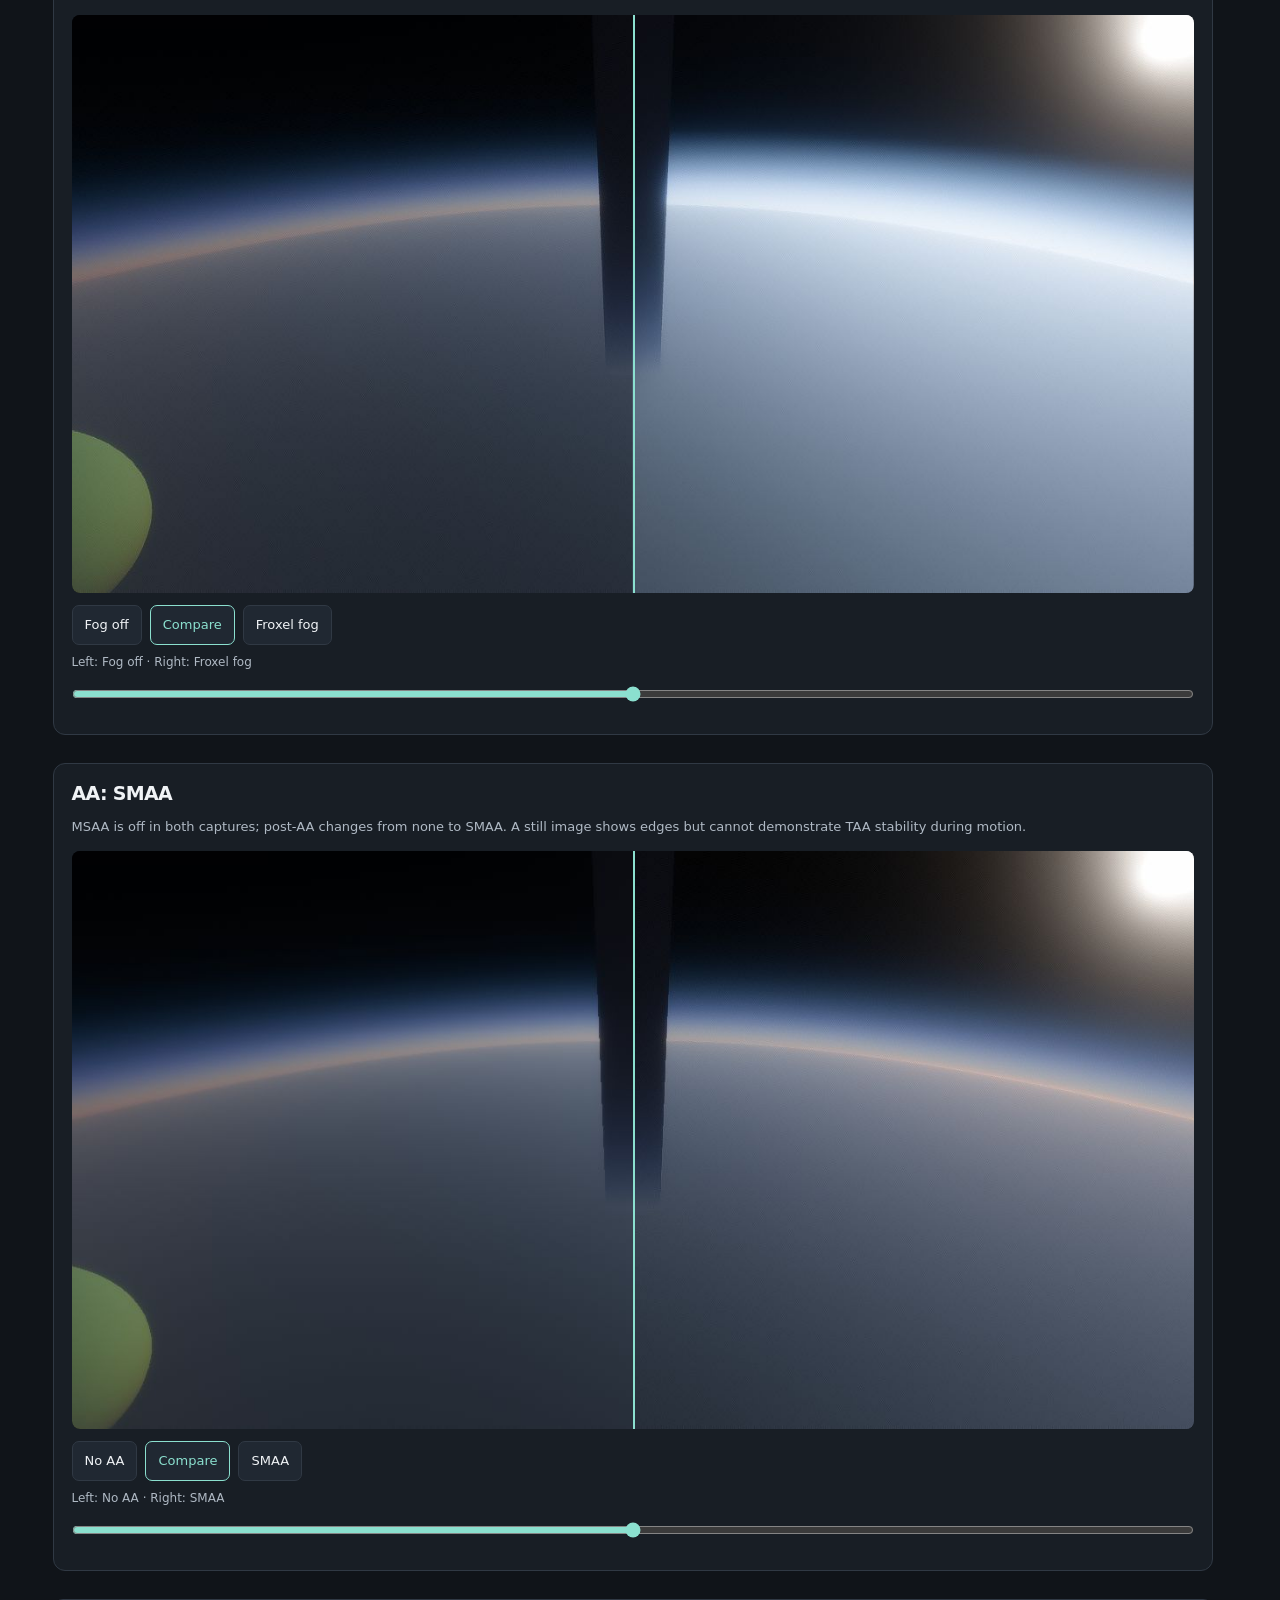
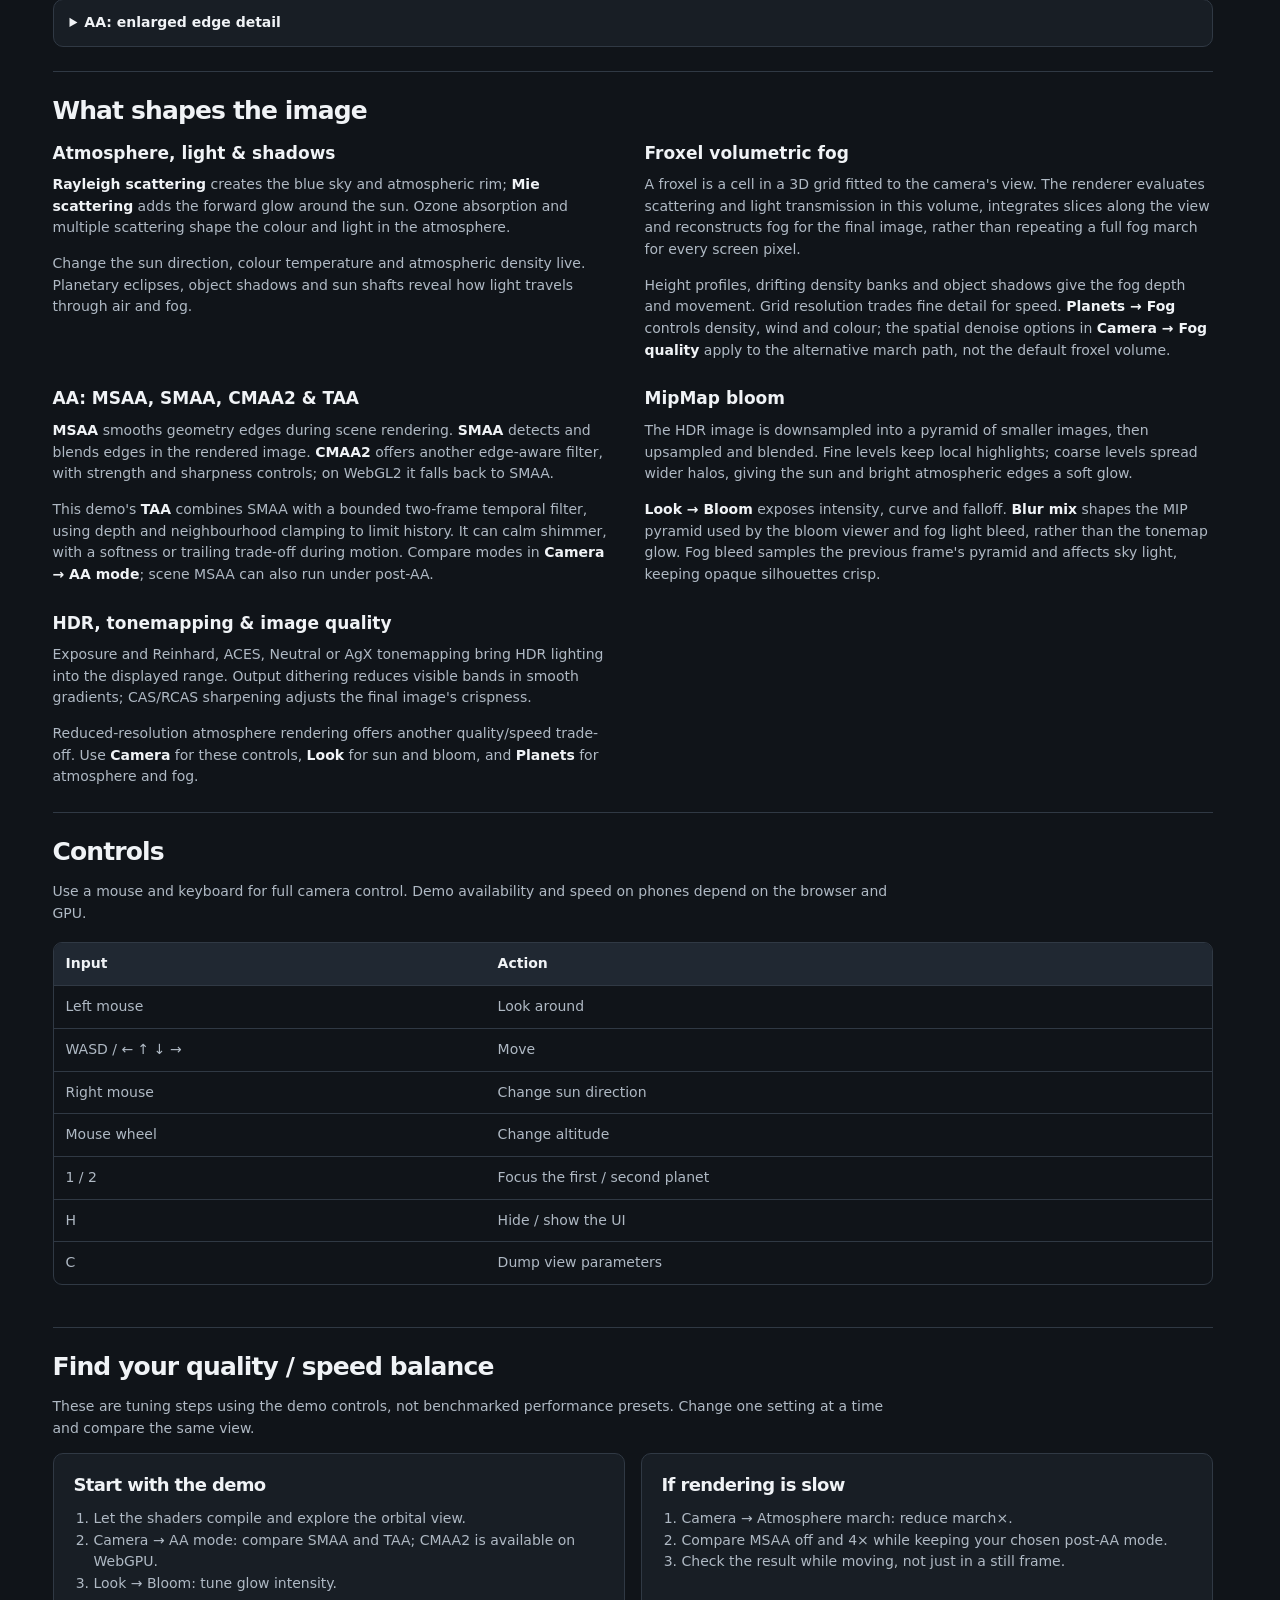
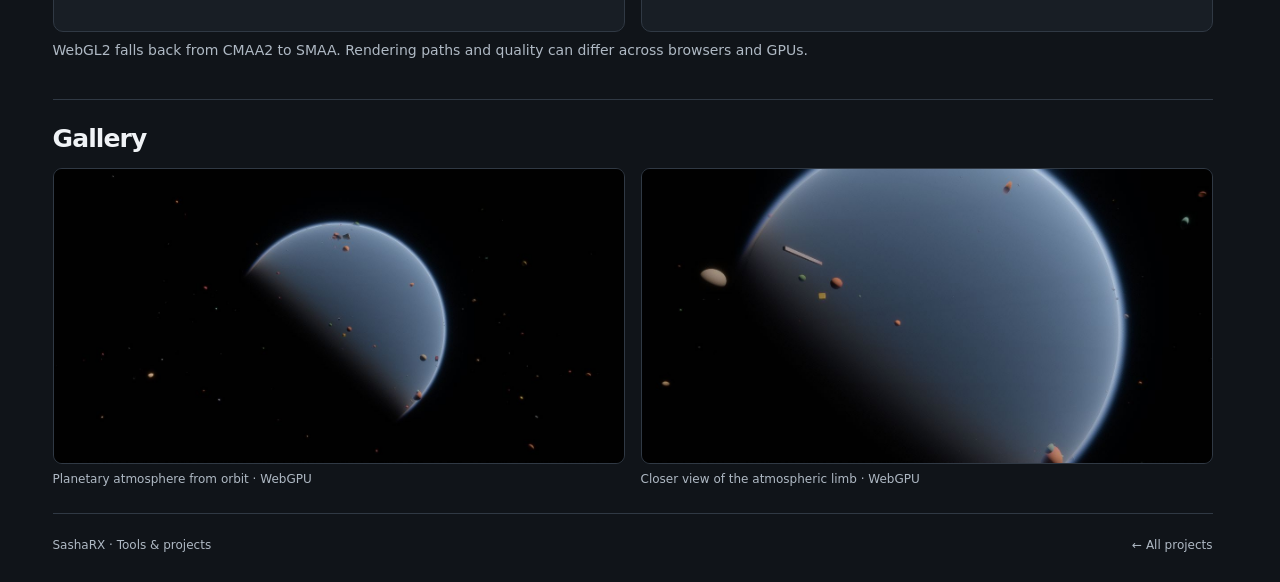
==== commit 68e4545b: "Add bilingual task guides for model and FBX workflows" ====
--- a/atmosphere-guide/index.html
+++ b/atmosphere-guide/index.html
@@ -11,7 +11,7 @@
 document.addEventListener('DOMContentLoaded',()=>{const links=[...document.querySelectorAll('a[data-language]')];const update=()=>links.forEach(link=>link.href=routes[link.dataset.language]+location.search+location.hash);update();addEventListener('hashchange',update);links.forEach(link=>link.addEventListener('click',()=>{try{localStorage.setItem(key,link.dataset.language)}catch{}}));});})();
 </script><link rel="stylesheet" href="/assets/gallery.css"><script src="/assets/gallery.js" defer></script><script src="/assets/comparisons.js?v=20261013-guides" defer></script></head><body>
 <a class="skip-link" href="#main">Skip to content</a>
-<div class="wrap"><header class="site-header"><a class="brand" href="/">SashaRX</a><div class="header-actions"><nav class="site-nav" aria-label="Main navigation"><a href="/#projects">Projects</a><a href="/downloads/">Downloads</a><a href="https://github.com/SashaRX">GitHub ↗</a></nav><nav class="language-switch" aria-label="Site language"><a href="/atmosphere-guide/" hreflang="en" lang="en" data-language="en" aria-current="true">EN</a><a href="/ru/atmosphere-guide/" hreflang="ru" lang="ru" data-language="ru">RU</a></nav></div></header>
+<div class="wrap"><header class="site-header"><a class="brand" href="/">SashaRX</a><div class="header-actions"><nav class="site-nav" aria-label="Main navigation"><a href="/#projects">Projects</a><a href="/downloads/">Downloads</a><a href="/workflows/">Workflows</a></nav><nav class="language-switch" aria-label="Site language"><a href="/atmosphere-guide/" hreflang="en" lang="en" data-language="en" aria-current="true">EN</a><a href="/ru/atmosphere-guide/" hreflang="ru" lang="ru" data-language="ru">RU</a></nav></div></header>
 <main id="main"><section class="project-hero" aria-labelledby="page-title"><div><p class="eyebrow">GRAPHICS EXPERIMENT · WEBGPU / WEBGL2</p><h1 id="page-title">Atmosphere</h1><p>Explore light scattering, volumetric fog and HDR glow, from orbit to the surface. Real comparisons and controls from the public demo, in one place.</p><div class="demo-actions"><a class="button" href="https://sasharx.github.io/Atmosphere/" target="_blank" rel="noopener">Launch WebGPU ↗</a><a class="button button-secondary" href="https://sasharx.github.io/Atmosphere/?webgl2" target="_blank" rel="noopener">WebGL2 ↗</a></div><p class="shader-note"><strong>Allow time for shader compilation</strong>First launch and mode changes can pause while shaders compile. If WebGPU is unavailable, try the dedicated WebGL2 link.</p></div><figure class="hero-image"><img src="/assets/atmosphere/orbit.jpg" width="1280" height="660" decoding="async" alt="A planet with a blue atmospheric rim"><figcaption>Actual demo capture · WebGPU</figcaption></figure></section>
 <nav class="section-nav" aria-label="Page sections"><a href="#comparisons">Comparisons</a><a href="#effects">Effects</a><a href="#controls">Controls</a><a href="#quality">Quality & speed</a><a href="#screenshots">Gallery</a></nav>
 <section class="project-section" id="comparisons"><h2>Compare the effects</h2><p>Move the divider or use the buttons. Each pair was captured in public demo v0.00.386 on WebGPU with the same camera view and object animation stopped. These are visual examples, not performance measurements.</p>
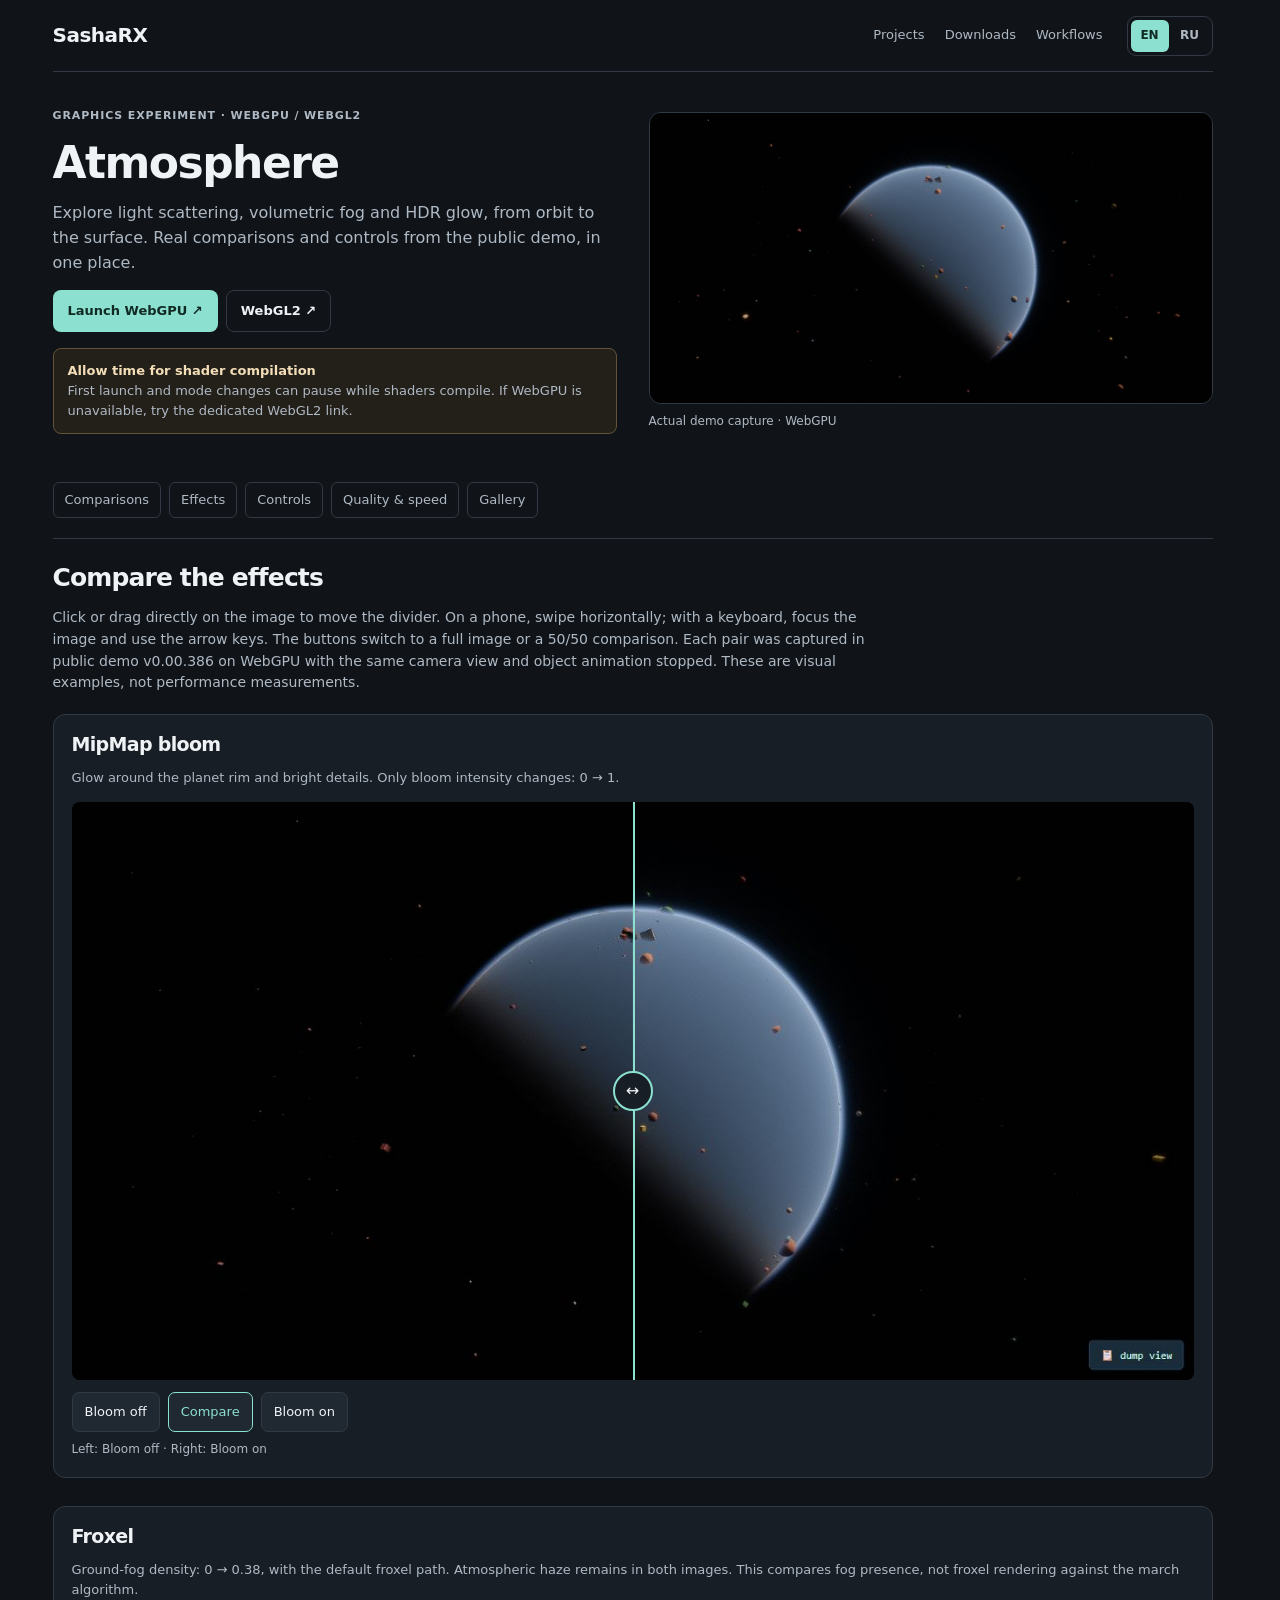
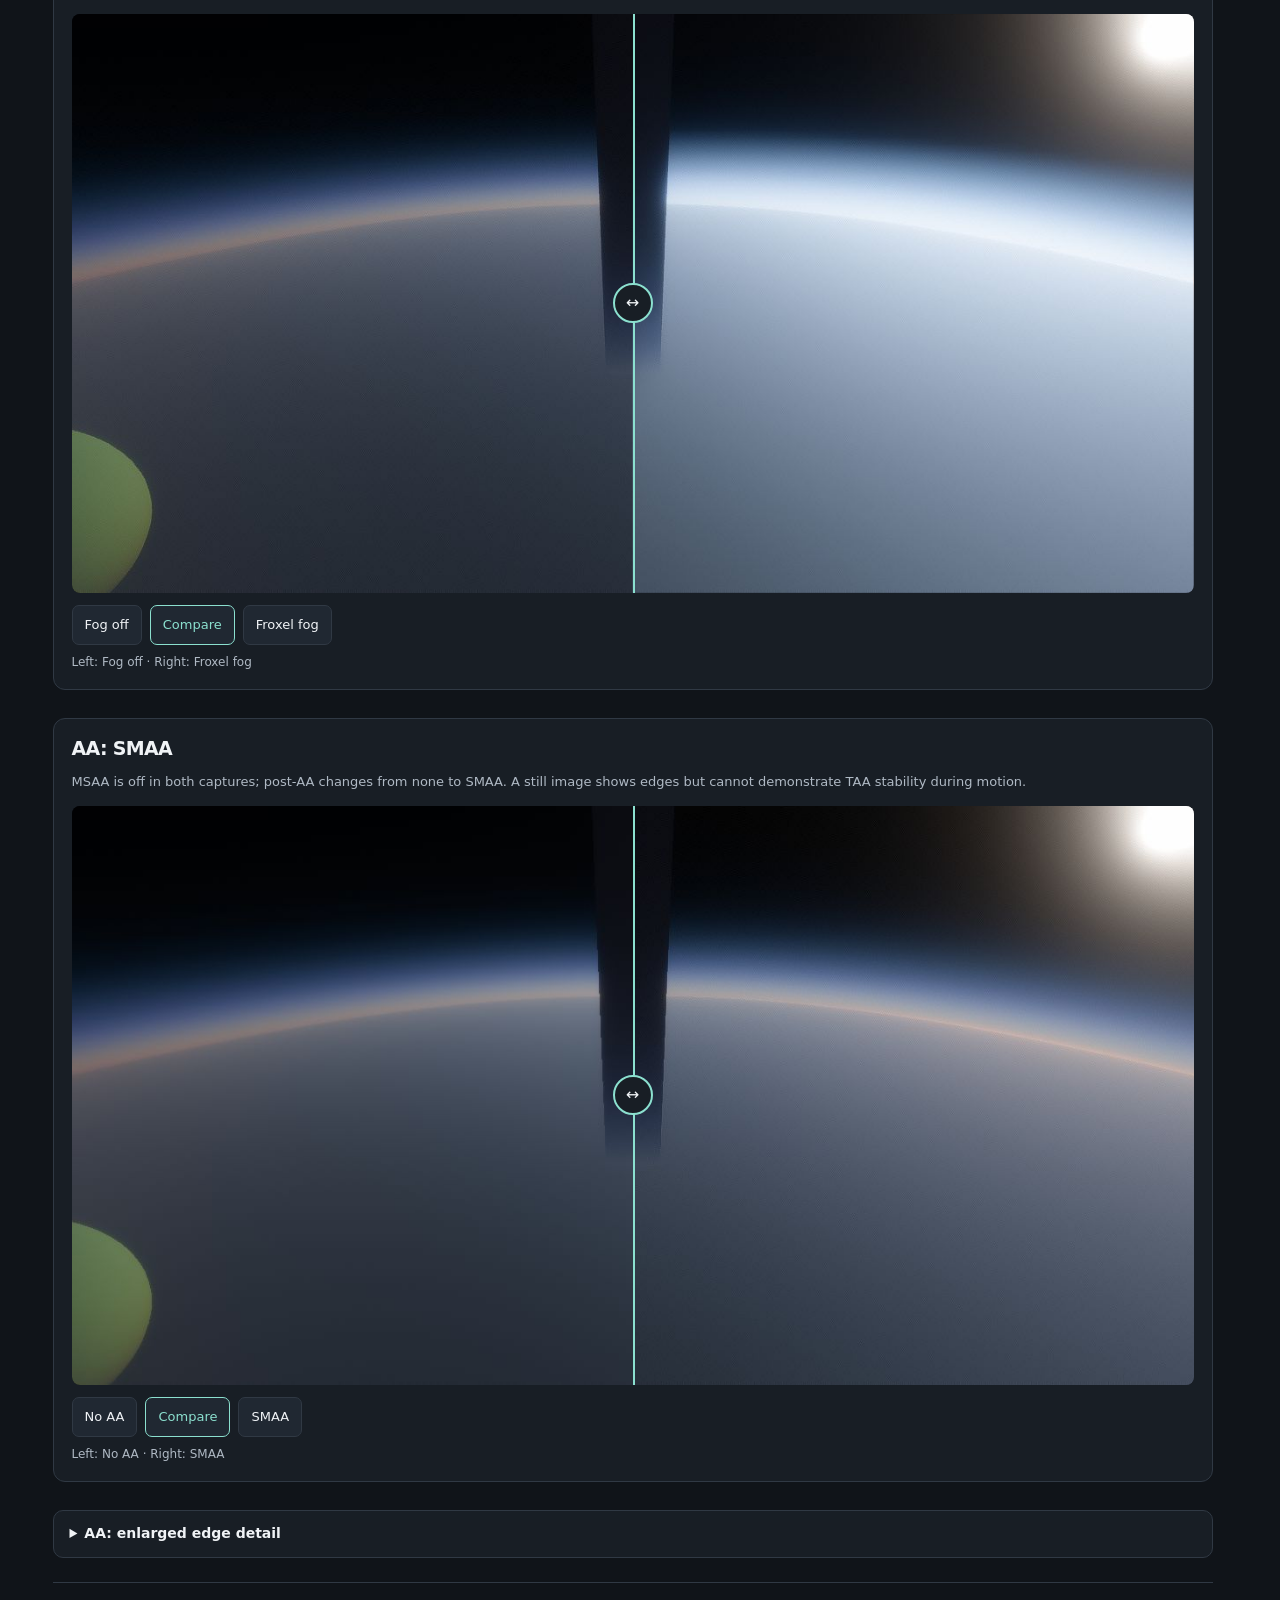
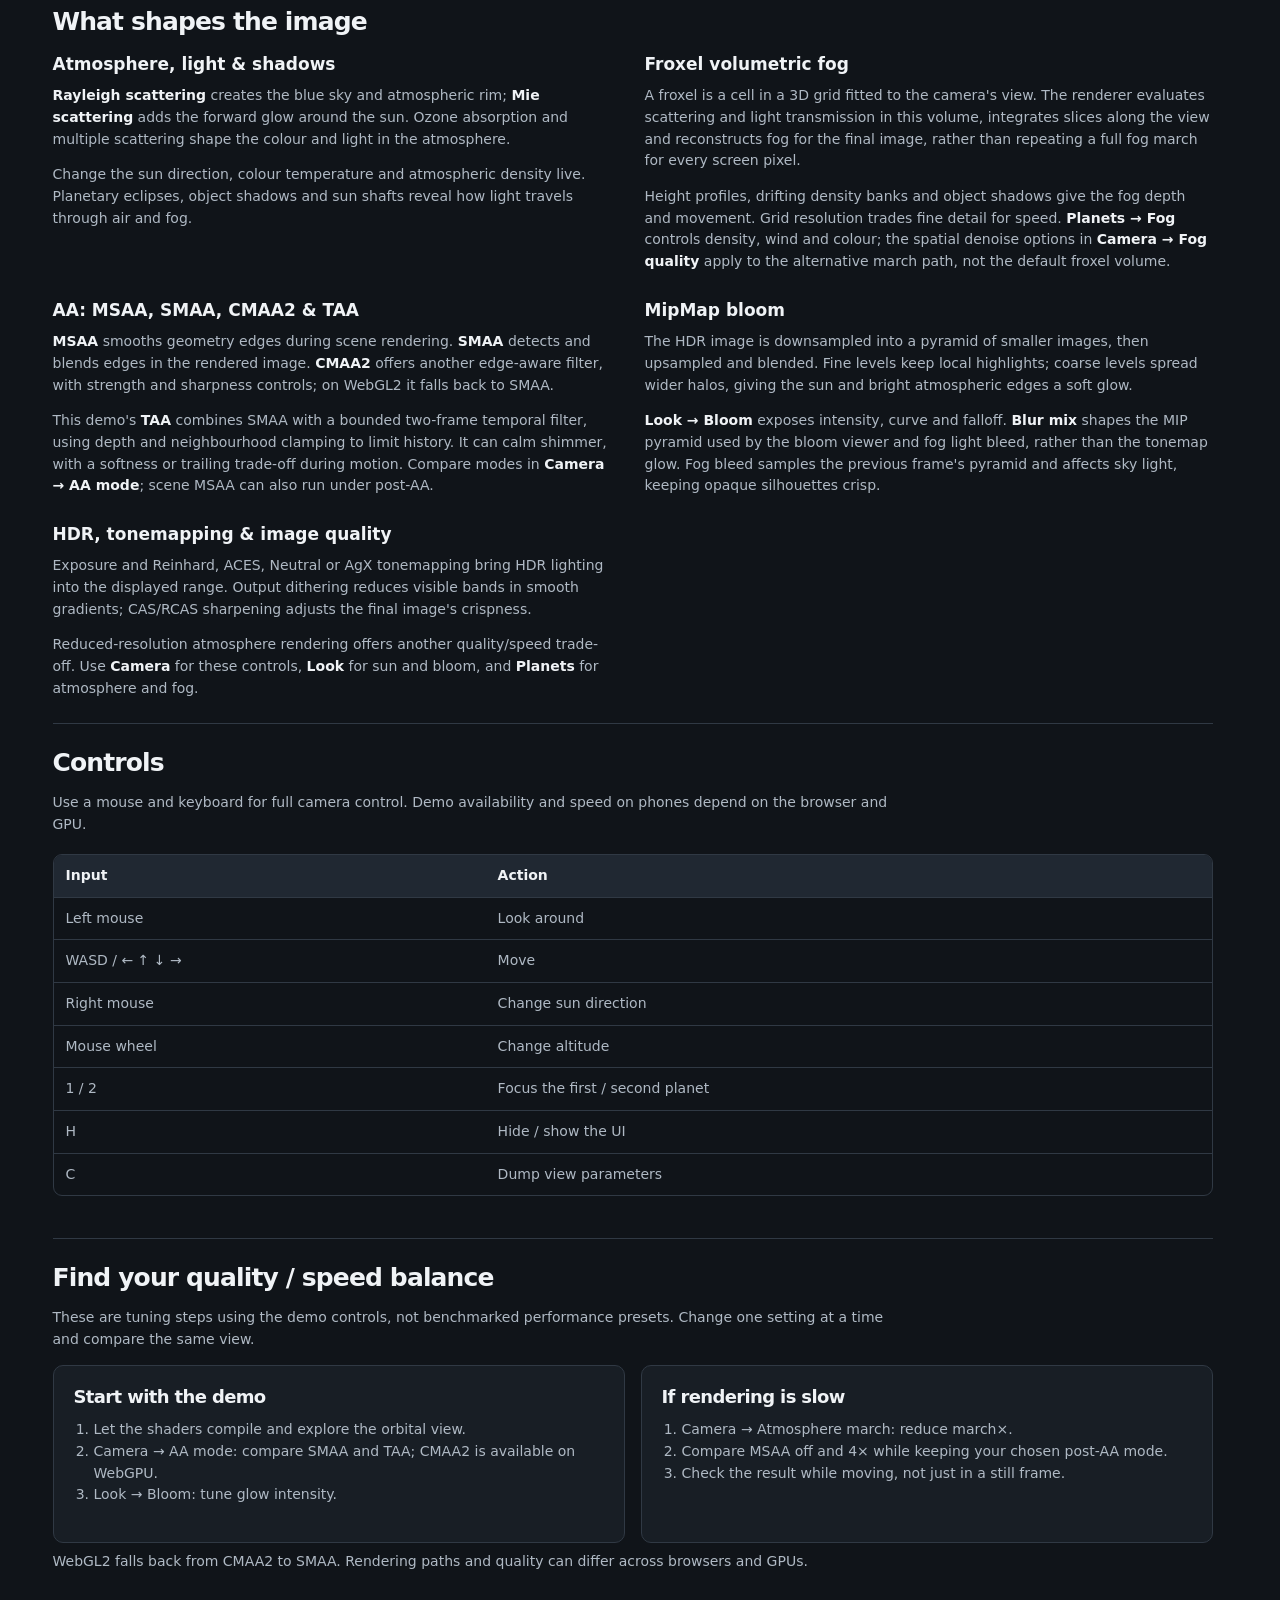
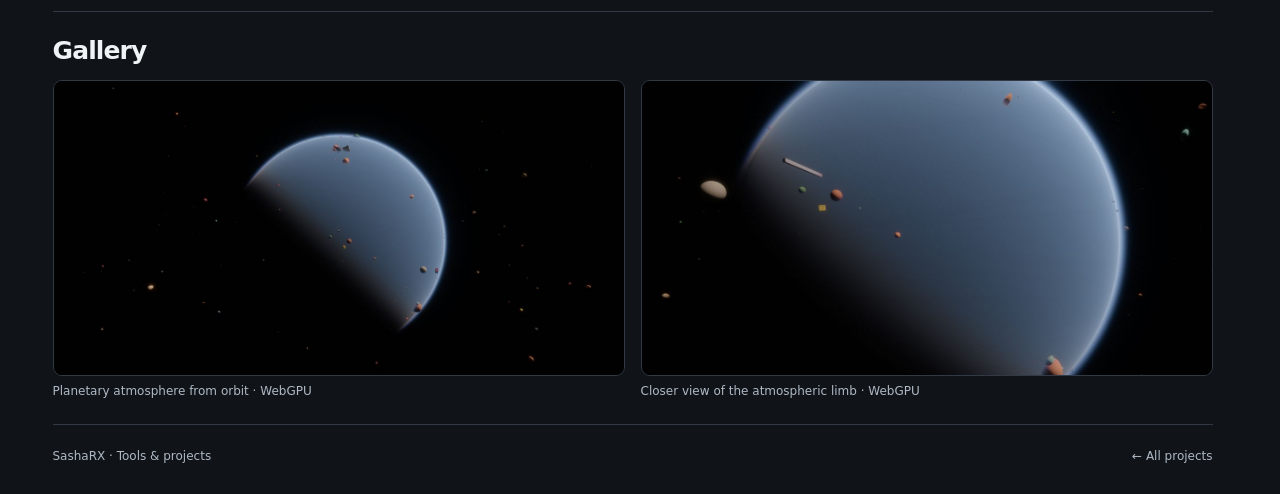
==== commit e4e8149b: "Move comparison dividers directly on images" ====
--- a/atmosphere-guide/index.html
+++ b/atmosphere-guide/index.html
@@ -4,24 +4,24 @@
 <link rel="canonical" href="https://sasharx.github.io/atmosphere-guide/">
 <link rel="alternate" hreflang="en" href="https://sasharx.github.io/atmosphere-guide/"><link rel="alternate" hreflang="ru" href="https://sasharx.github.io/ru/atmosphere-guide/"><link rel="alternate" hreflang="x-default" href="https://sasharx.github.io/atmosphere-guide/">
 <meta property="og:title" content="Atmosphere — effects &amp; controls · SashaRX"><meta property="og:description" content="An interactive planetary atmosphere: AA, Froxel and MipMap bloom comparisons, controls and WebGPU/WebGL2 quality settings."><meta property="og:type" content="website"><meta property="og:url" content="https://sasharx.github.io/atmosphere-guide/"><meta property="og:locale" content="en_US"><meta property="og:image" content="https://sasharx.github.io/assets/atmosphere/orbit.jpg">
-<link rel="stylesheet" href="/assets/site.css?v=20261013"><link rel="stylesheet" href="/assets/project-pages.css?v=20261013-guides">
+<link rel="stylesheet" href="/assets/site.css?v=20261013"><link rel="stylesheet" href="/assets/project-pages.css?v=20261013-direct-compare">
 <script>
 (()=>{const key='sasharx.siteLanguage';const locale='en';const routes={en:'/atmosphere-guide/',ru:'/ru/atmosphere-guide/'};
 try{localStorage.setItem(key,locale)}catch{}
 document.addEventListener('DOMContentLoaded',()=>{const links=[...document.querySelectorAll('a[data-language]')];const update=()=>links.forEach(link=>link.href=routes[link.dataset.language]+location.search+location.hash);update();addEventListener('hashchange',update);links.forEach(link=>link.addEventListener('click',()=>{try{localStorage.setItem(key,link.dataset.language)}catch{}}));});})();
-</script><link rel="stylesheet" href="/assets/gallery.css"><script src="/assets/gallery.js" defer></script><script src="/assets/comparisons.js?v=20261013-guides" defer></script></head><body>
+</script><link rel="stylesheet" href="/assets/gallery.css"><script src="/assets/gallery.js" defer></script><script src="/assets/comparisons.js?v=20261013-direct-compare" defer></script></head><body>
 <a class="skip-link" href="#main">Skip to content</a>
 <div class="wrap"><header class="site-header"><a class="brand" href="/">SashaRX</a><div class="header-actions"><nav class="site-nav" aria-label="Main navigation"><a href="/#projects">Projects</a><a href="/downloads/">Downloads</a><a href="/workflows/">Workflows</a></nav><nav class="language-switch" aria-label="Site language"><a href="/atmosphere-guide/" hreflang="en" lang="en" data-language="en" aria-current="true">EN</a><a href="/ru/atmosphere-guide/" hreflang="ru" lang="ru" data-language="ru">RU</a></nav></div></header>
 <main id="main"><section class="project-hero" aria-labelledby="page-title"><div><p class="eyebrow">GRAPHICS EXPERIMENT · WEBGPU / WEBGL2</p><h1 id="page-title">Atmosphere</h1><p>Explore light scattering, volumetric fog and HDR glow, from orbit to the surface. Real comparisons and controls from the public demo, in one place.</p><div class="demo-actions"><a class="button" href="https://sasharx.github.io/Atmosphere/" target="_blank" rel="noopener">Launch WebGPU ↗</a><a class="button button-secondary" href="https://sasharx.github.io/Atmosphere/?webgl2" target="_blank" rel="noopener">WebGL2 ↗</a></div><p class="shader-note"><strong>Allow time for shader compilation</strong>First launch and mode changes can pause while shaders compile. If WebGPU is unavailable, try the dedicated WebGL2 link.</p></div><figure class="hero-image"><img src="/assets/atmosphere/orbit.jpg" width="1280" height="660" decoding="async" alt="A planet with a blue atmospheric rim"><figcaption>Actual demo capture · WebGPU</figcaption></figure></section>
 <nav class="section-nav" aria-label="Page sections"><a href="#comparisons">Comparisons</a><a href="#effects">Effects</a><a href="#controls">Controls</a><a href="#quality">Quality & speed</a><a href="#screenshots">Gallery</a></nav>
-<section class="project-section" id="comparisons"><h2>Compare the effects</h2><p>Move the divider or use the buttons. Each pair was captured in public demo v0.00.386 on WebGPU with the same camera view and object animation stopped. These are visual examples, not performance measurements.</p>
+<section class="project-section" id="comparisons"><h2>Compare the effects</h2><p>Click or drag directly on the image to move the divider. On a phone, swipe horizontally; with a keyboard, focus the image and use the arrow keys. The buttons switch to a full image or a 50/50 comparison. Each pair was captured in public demo v0.00.386 on WebGPU with the same camera view and object animation stopped. These are visual examples, not performance measurements.</p>
 <article class="comparison" id="compare-bloom"><h3>MipMap bloom</h3><p>Glow around the planet rim and bright details. Only bloom intensity changes: 0 → 1.</p>
-<div class="comparison-stage"><figure class="comparison-before"><img src="/assets/atmosphere/bloom-off.jpg" width="1280" height="660" loading="lazy" decoding="async" alt="Bloom off"><figcaption>Bloom off</figcaption></figure><figure class="comparison-after"><img src="/assets/atmosphere/bloom-on.jpg" width="1280" height="660" loading="lazy" decoding="async" alt="Bloom on"><figcaption>Bloom on</figcaption></figure></div>
-<div class="comparison-controls" hidden><div class="comparison-buttons" role="group" aria-label="MipMap bloom"><button type="button" data-split="100" aria-pressed="false">Bloom off</button><button type="button" data-split="50" aria-pressed="true">Compare</button><button type="button" data-split="0" aria-pressed="false">Bloom on</button></div><label for="split-bloom">Left: Bloom off · Right: Bloom on<input id="split-bloom" type="range" min="0" max="100" value="50" aria-label="Comparison divider: MipMap bloom" data-before="Bloom off" data-after="Bloom on"></label></div></article><article class="comparison" id="compare-fog"><h3>Froxel</h3><p>Ground-fog density: 0 → 0.38, with the default froxel path. Atmospheric haze remains in both images. This compares fog presence, not froxel rendering against the march algorithm.</p>
-<div class="comparison-stage"><figure class="comparison-before"><img src="/assets/atmosphere/fog-off.jpg" width="1280" height="660" loading="lazy" decoding="async" alt="Fog off"><figcaption>Fog off</figcaption></figure><figure class="comparison-after"><img src="/assets/atmosphere/fog-on.jpg" width="1280" height="660" loading="lazy" decoding="async" alt="Froxel fog"><figcaption>Froxel fog</figcaption></figure></div>
-<div class="comparison-controls" hidden><div class="comparison-buttons" role="group" aria-label="Froxel"><button type="button" data-split="100" aria-pressed="false">Fog off</button><button type="button" data-split="50" aria-pressed="true">Compare</button><button type="button" data-split="0" aria-pressed="false">Froxel fog</button></div><label for="split-fog">Left: Fog off · Right: Froxel fog<input id="split-fog" type="range" min="0" max="100" value="50" aria-label="Comparison divider: Froxel" data-before="Fog off" data-after="Froxel fog"></label></div></article><article class="comparison" id="compare-aa"><h3>AA: SMAA</h3><p>MSAA is off in both captures; post-AA changes from none to SMAA. A still image shows edges but cannot demonstrate TAA stability during motion.</p>
-<div class="comparison-stage"><figure class="comparison-before"><img src="/assets/atmosphere/aa-off.jpg" width="1280" height="660" loading="lazy" decoding="async" alt="No AA"><figcaption>No AA</figcaption></figure><figure class="comparison-after"><img src="/assets/atmosphere/aa-smaa.jpg" width="1280" height="660" loading="lazy" decoding="async" alt="SMAA"><figcaption>SMAA</figcaption></figure></div>
-<div class="comparison-controls" hidden><div class="comparison-buttons" role="group" aria-label="AA: SMAA"><button type="button" data-split="100" aria-pressed="false">No AA</button><button type="button" data-split="50" aria-pressed="true">Compare</button><button type="button" data-split="0" aria-pressed="false">SMAA</button></div><label for="split-aa">Left: No AA · Right: SMAA<input id="split-aa" type="range" min="0" max="100" value="50" aria-label="Comparison divider: AA: SMAA" data-before="No AA" data-after="SMAA"></label></div></article><details class="capture-note"><summary>AA: enlarged edge detail</summary><div class="aa-detail"><figure><img src="/assets/atmosphere/aa-off-detail.jpg" width="110" height="240" loading="lazy" alt="An object edge without AA"><figcaption>No AA · edge detail</figcaption></figure><figure><img src="/assets/atmosphere/aa-smaa-detail.jpg" width="110" height="240" loading="lazy" alt="The same edge with SMAA"><figcaption>SMAA · edge detail</figcaption></figure></div></details></section>
+<div class="comparison-stage" data-label="Comparison divider: MipMap bloom" data-before="Bloom off" data-after="Bloom on"><figure class="comparison-before"><img src="/assets/atmosphere/bloom-off.jpg" width="1280" height="660" loading="lazy" decoding="async" alt="Bloom off"><figcaption>Bloom off</figcaption></figure><figure class="comparison-after"><img src="/assets/atmosphere/bloom-on.jpg" width="1280" height="660" loading="lazy" decoding="async" alt="Bloom on"><figcaption>Bloom on</figcaption></figure></div>
+<div class="comparison-controls" hidden><div class="comparison-buttons" role="group" aria-label="MipMap bloom"><button type="button" data-split="100" aria-pressed="false">Bloom off</button><button type="button" data-split="50" aria-pressed="true">Compare</button><button type="button" data-split="0" aria-pressed="false">Bloom on</button></div><p class="comparison-sides">Left: Bloom off · Right: Bloom on</p></div></article><article class="comparison" id="compare-fog"><h3>Froxel</h3><p>Ground-fog density: 0 → 0.38, with the default froxel path. Atmospheric haze remains in both images. This compares fog presence, not froxel rendering against the march algorithm.</p>
+<div class="comparison-stage" data-label="Comparison divider: Froxel" data-before="Fog off" data-after="Froxel fog"><figure class="comparison-before"><img src="/assets/atmosphere/fog-off.jpg" width="1280" height="660" loading="lazy" decoding="async" alt="Fog off"><figcaption>Fog off</figcaption></figure><figure class="comparison-after"><img src="/assets/atmosphere/fog-on.jpg" width="1280" height="660" loading="lazy" decoding="async" alt="Froxel fog"><figcaption>Froxel fog</figcaption></figure></div>
+<div class="comparison-controls" hidden><div class="comparison-buttons" role="group" aria-label="Froxel"><button type="button" data-split="100" aria-pressed="false">Fog off</button><button type="button" data-split="50" aria-pressed="true">Compare</button><button type="button" data-split="0" aria-pressed="false">Froxel fog</button></div><p class="comparison-sides">Left: Fog off · Right: Froxel fog</p></div></article><article class="comparison" id="compare-aa"><h3>AA: SMAA</h3><p>MSAA is off in both captures; post-AA changes from none to SMAA. A still image shows edges but cannot demonstrate TAA stability during motion.</p>
+<div class="comparison-stage" data-label="Comparison divider: AA: SMAA" data-before="No AA" data-after="SMAA"><figure class="comparison-before"><img src="/assets/atmosphere/aa-off.jpg" width="1280" height="660" loading="lazy" decoding="async" alt="No AA"><figcaption>No AA</figcaption></figure><figure class="comparison-after"><img src="/assets/atmosphere/aa-smaa.jpg" width="1280" height="660" loading="lazy" decoding="async" alt="SMAA"><figcaption>SMAA</figcaption></figure></div>
+<div class="comparison-controls" hidden><div class="comparison-buttons" role="group" aria-label="AA: SMAA"><button type="button" data-split="100" aria-pressed="false">No AA</button><button type="button" data-split="50" aria-pressed="true">Compare</button><button type="button" data-split="0" aria-pressed="false">SMAA</button></div><p class="comparison-sides">Left: No AA · Right: SMAA</p></div></article><details class="capture-note"><summary>AA: enlarged edge detail</summary><div class="aa-detail"><figure><img src="/assets/atmosphere/aa-off-detail.jpg" width="110" height="240" loading="lazy" alt="An object edge without AA"><figcaption>No AA · edge detail</figcaption></figure><figure><img src="/assets/atmosphere/aa-smaa-detail.jpg" width="110" height="240" loading="lazy" alt="The same edge with SMAA"><figcaption>SMAA · edge detail</figcaption></figure></div></details></section>
 <section class="project-section" id="effects"><h2>What shapes the image</h2><dl class="effect-list">
               <div>
                 <dt>Atmosphere, light &amp; shadows</dt>
--- a/assets/project-pages.css
+++ b/assets/project-pages.css
@@ -30,19 +30,20 @@
 .comparison-stage figure { min-width: 0; margin: 0; }
 .comparison-stage img { display: block; width: 100%; height: auto; }
 .comparison-stage figcaption { padding: 8px 0; color: var(--muted); font-size: 12px; }
-.comparison.is-interactive .comparison-stage { position: relative; display: block; aspect-ratio: 1280 / 660; overflow: hidden; border-radius: 8px; background: #05080c; }
+.comparison.is-interactive .comparison-stage { position: relative; display: block; aspect-ratio: 1280 / 660; overflow: hidden; border-radius: 8px; background: #05080c; cursor: ew-resize; touch-action: pan-y pinch-zoom; user-select: none; }
+.is-interactive .comparison-stage:focus-visible { outline: 2px solid var(--accent); outline-offset: 4px; }
 .is-interactive .comparison-stage figure { position: absolute; inset: 0; }
 .is-interactive .comparison-stage img { height: 100%; object-fit: contain; }
 .is-interactive .comparison-stage figcaption { display: none; }
 .is-interactive .comparison-after { clip-path: inset(0 0 0 50%); }
 .is-interactive .comparison-stage::after { position: absolute; top: 0; bottom: 0; left: var(--split, 50%); width: 2px; background: var(--accent); content: ''; pointer-events: none; }
+.is-interactive .comparison-stage::before { position: absolute; z-index: 1; top: 50%; left: clamp(20px, var(--split, 50%), calc(100% - 20px)); display: grid; place-items: center; width: 36px; height: 36px; border: 2px solid var(--accent); border-radius: 50%; color: var(--text); background: var(--panel); content: '↔'; transform: translate(-50%, -50%); pointer-events: none; }
 .comparison-controls { padding-top: 12px; }
 .comparison-controls[hidden] { display: none; }
 .comparison-buttons { display: flex; flex-wrap: wrap; gap: 8px; }
 .comparison-buttons button { min-height: 40px; padding: 8px 12px; border: 1px solid var(--line); border-radius: 7px; color: var(--text); background: var(--surface); font-size: 13px; }
 .comparison-buttons button[aria-pressed=true] { border-color: var(--accent); color: var(--accent); }
-.comparison-controls label { display: block; margin-top: 8px; color: var(--muted); font-size: 12px; }
-.comparison-controls input { display: block; width: 100%; min-height: 44px; margin: 0; accent-color: var(--accent); }
+.comparison-sides { margin: 8px 0 0; color: var(--muted); font-size: 12px; }
 .comparison-note { margin: 4px 0 0; }
 .aa-detail { display: flex; flex-wrap: wrap; gap: 20px; margin: 12px 0; }
 .aa-detail figure { margin: 0; }
